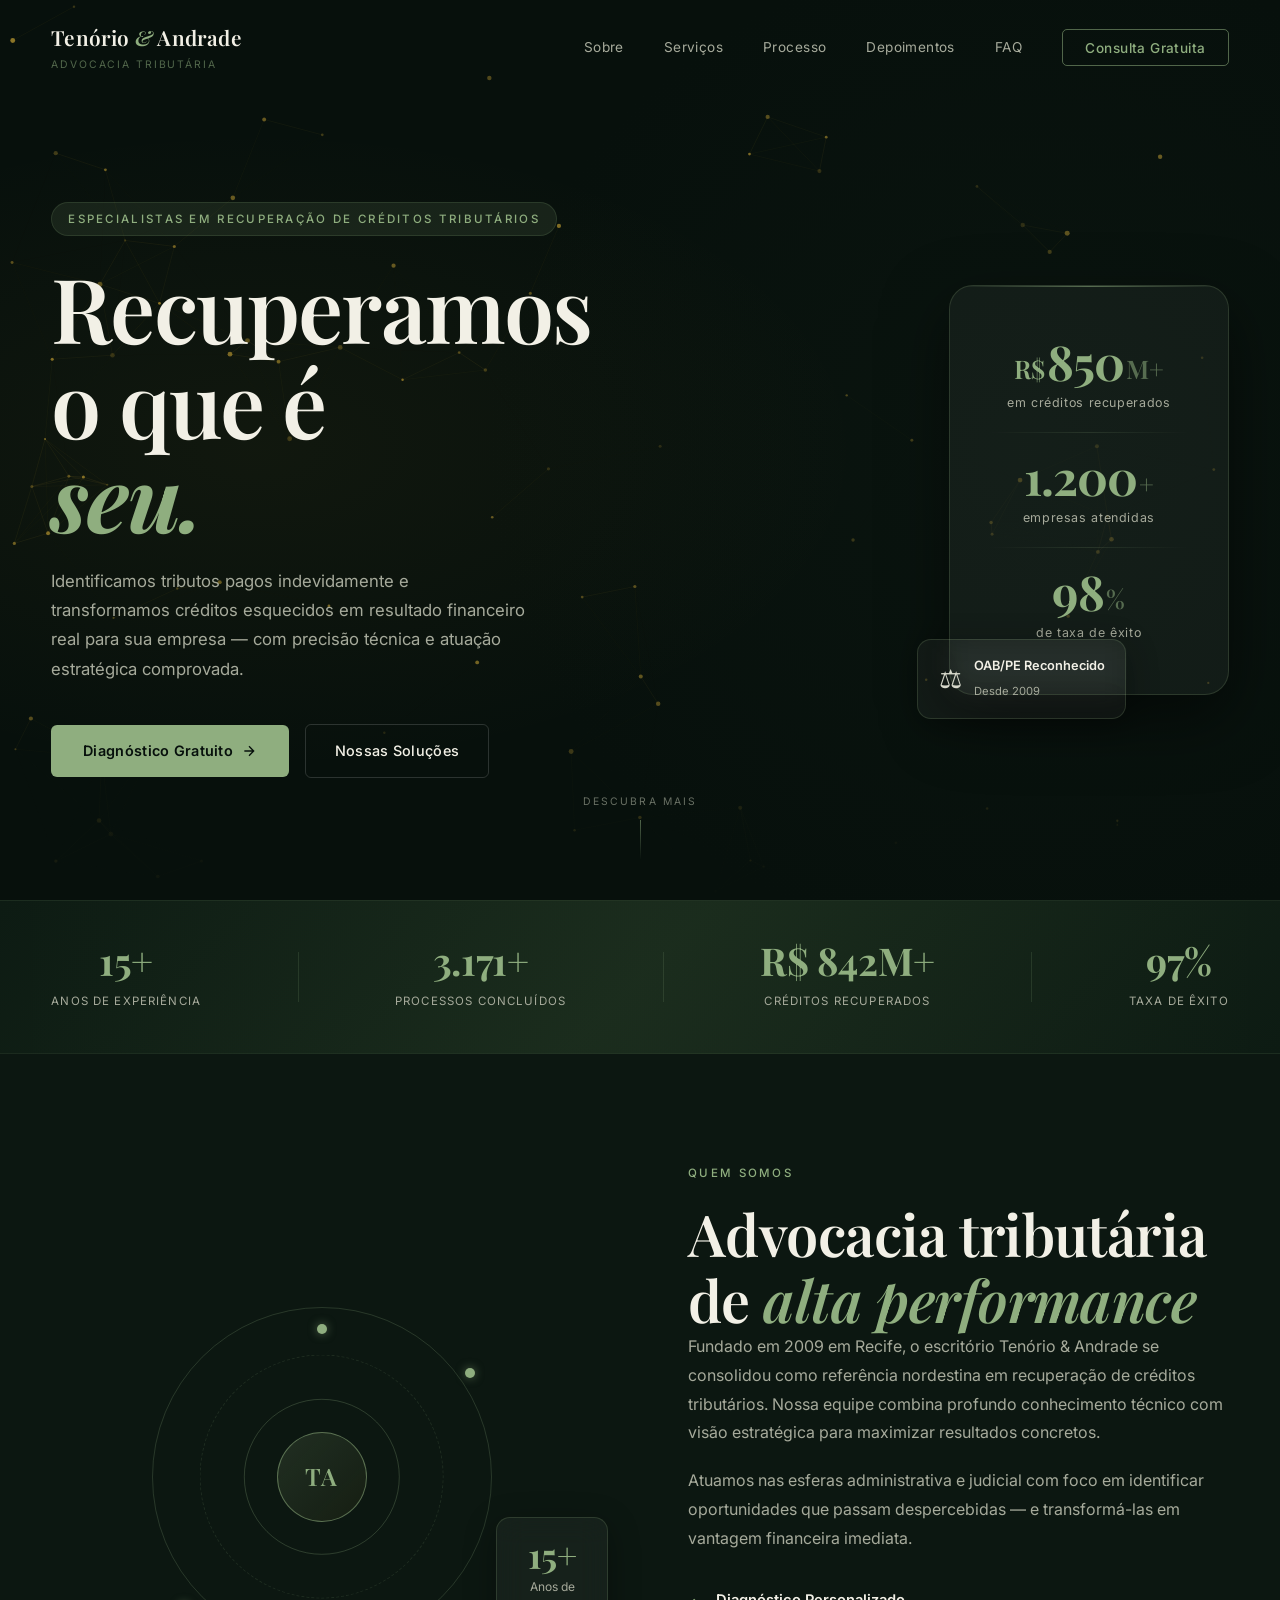
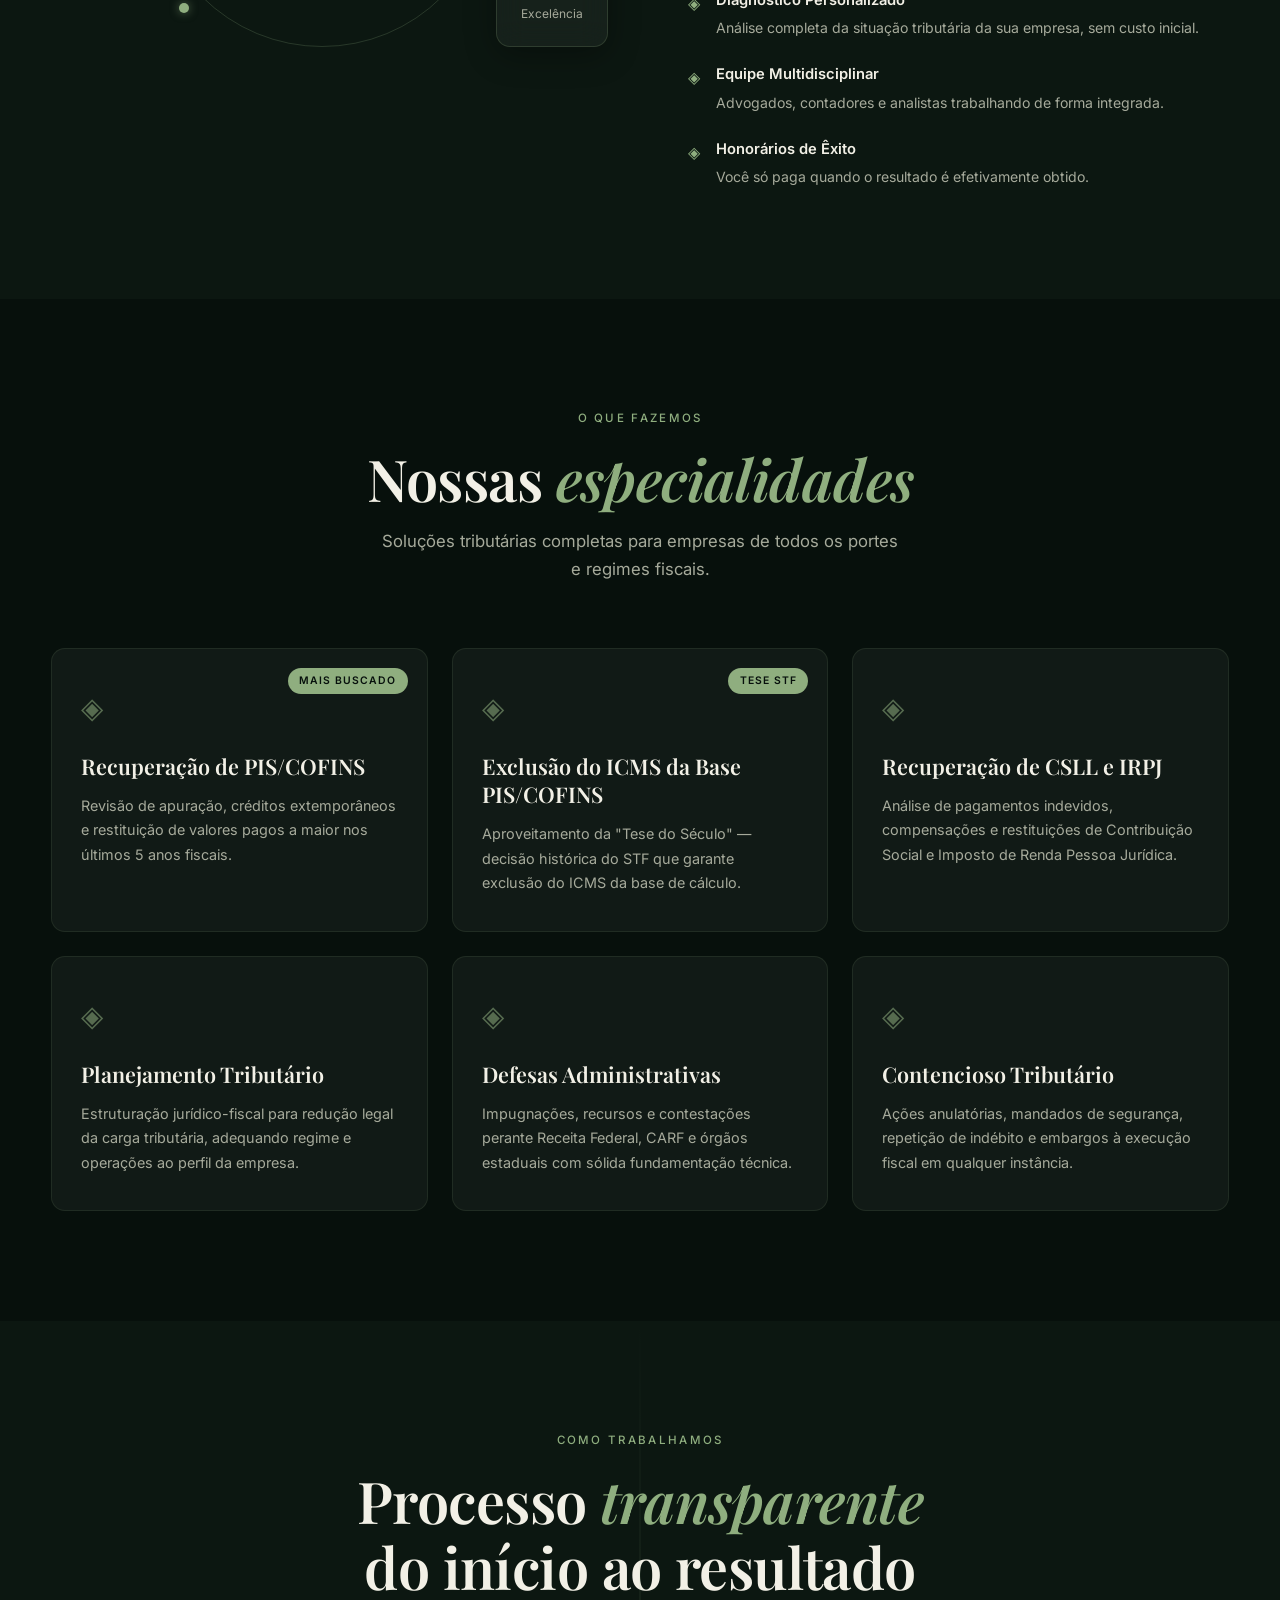
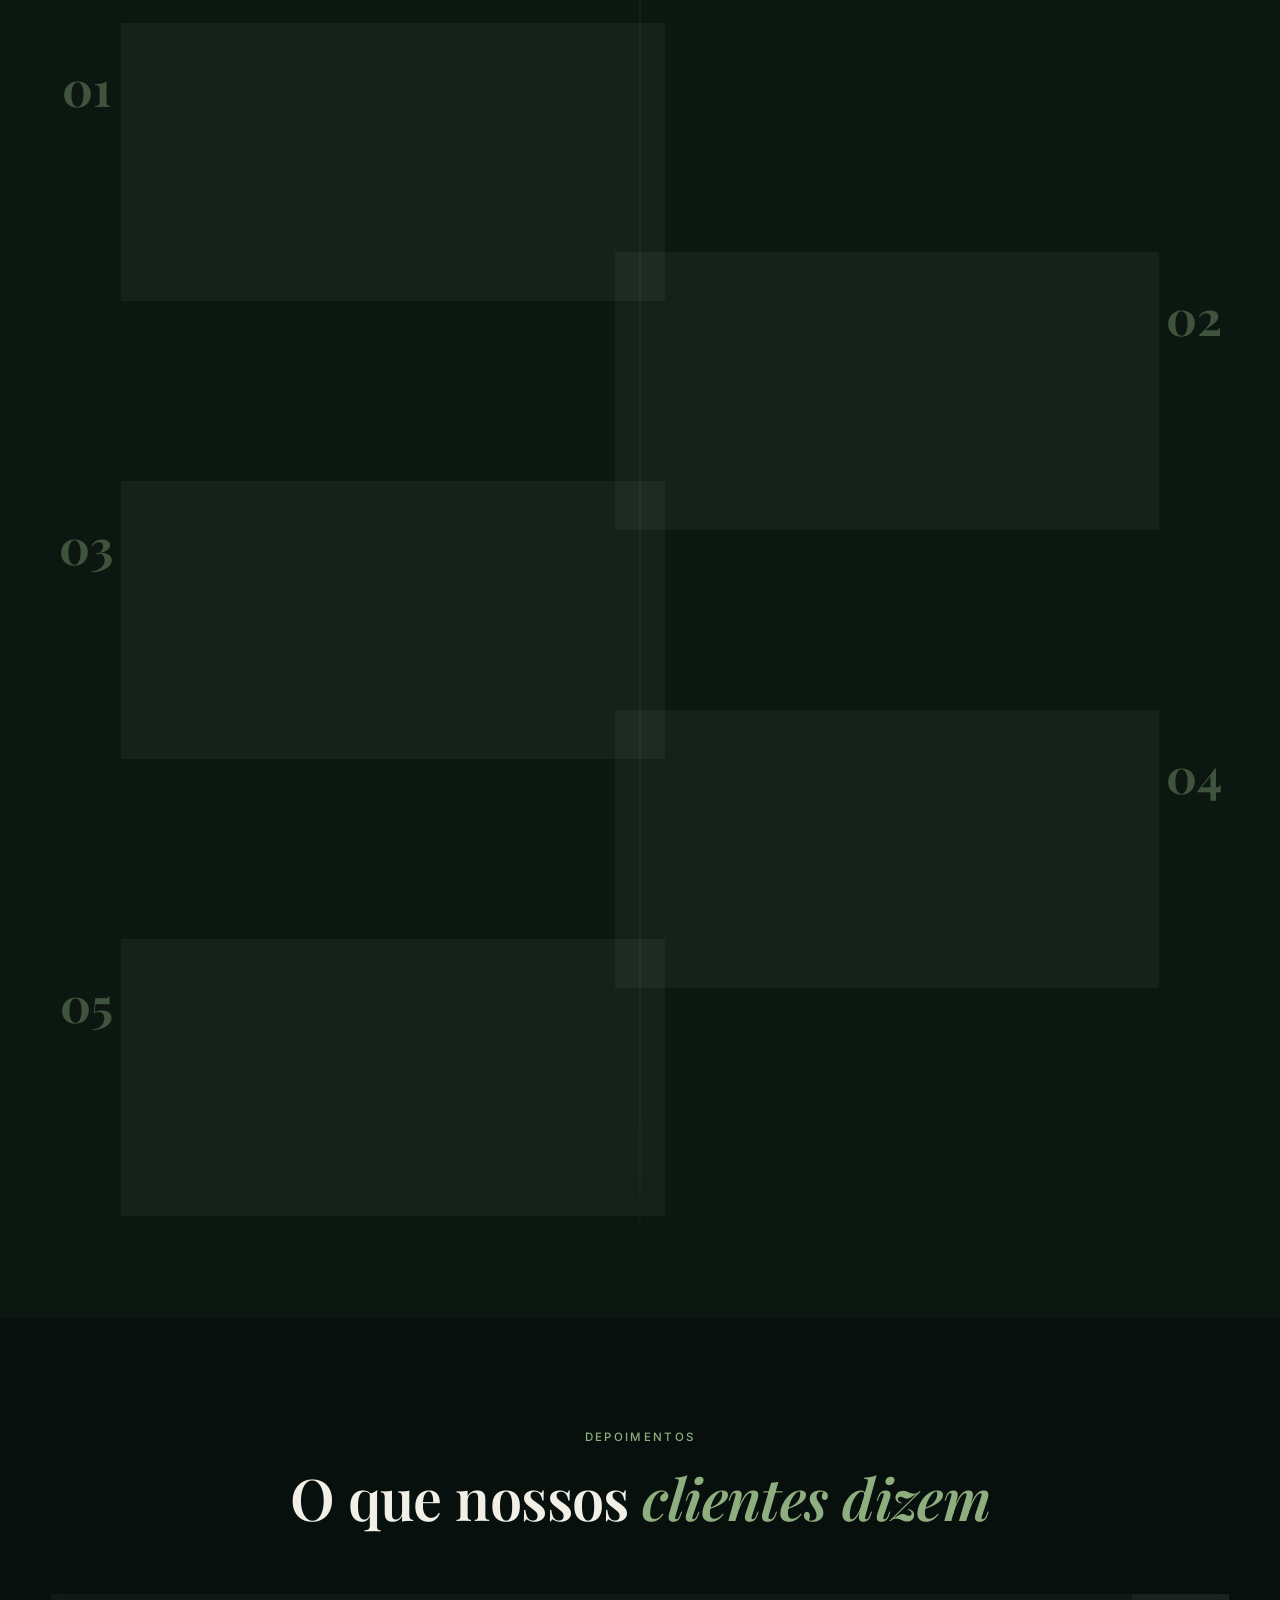
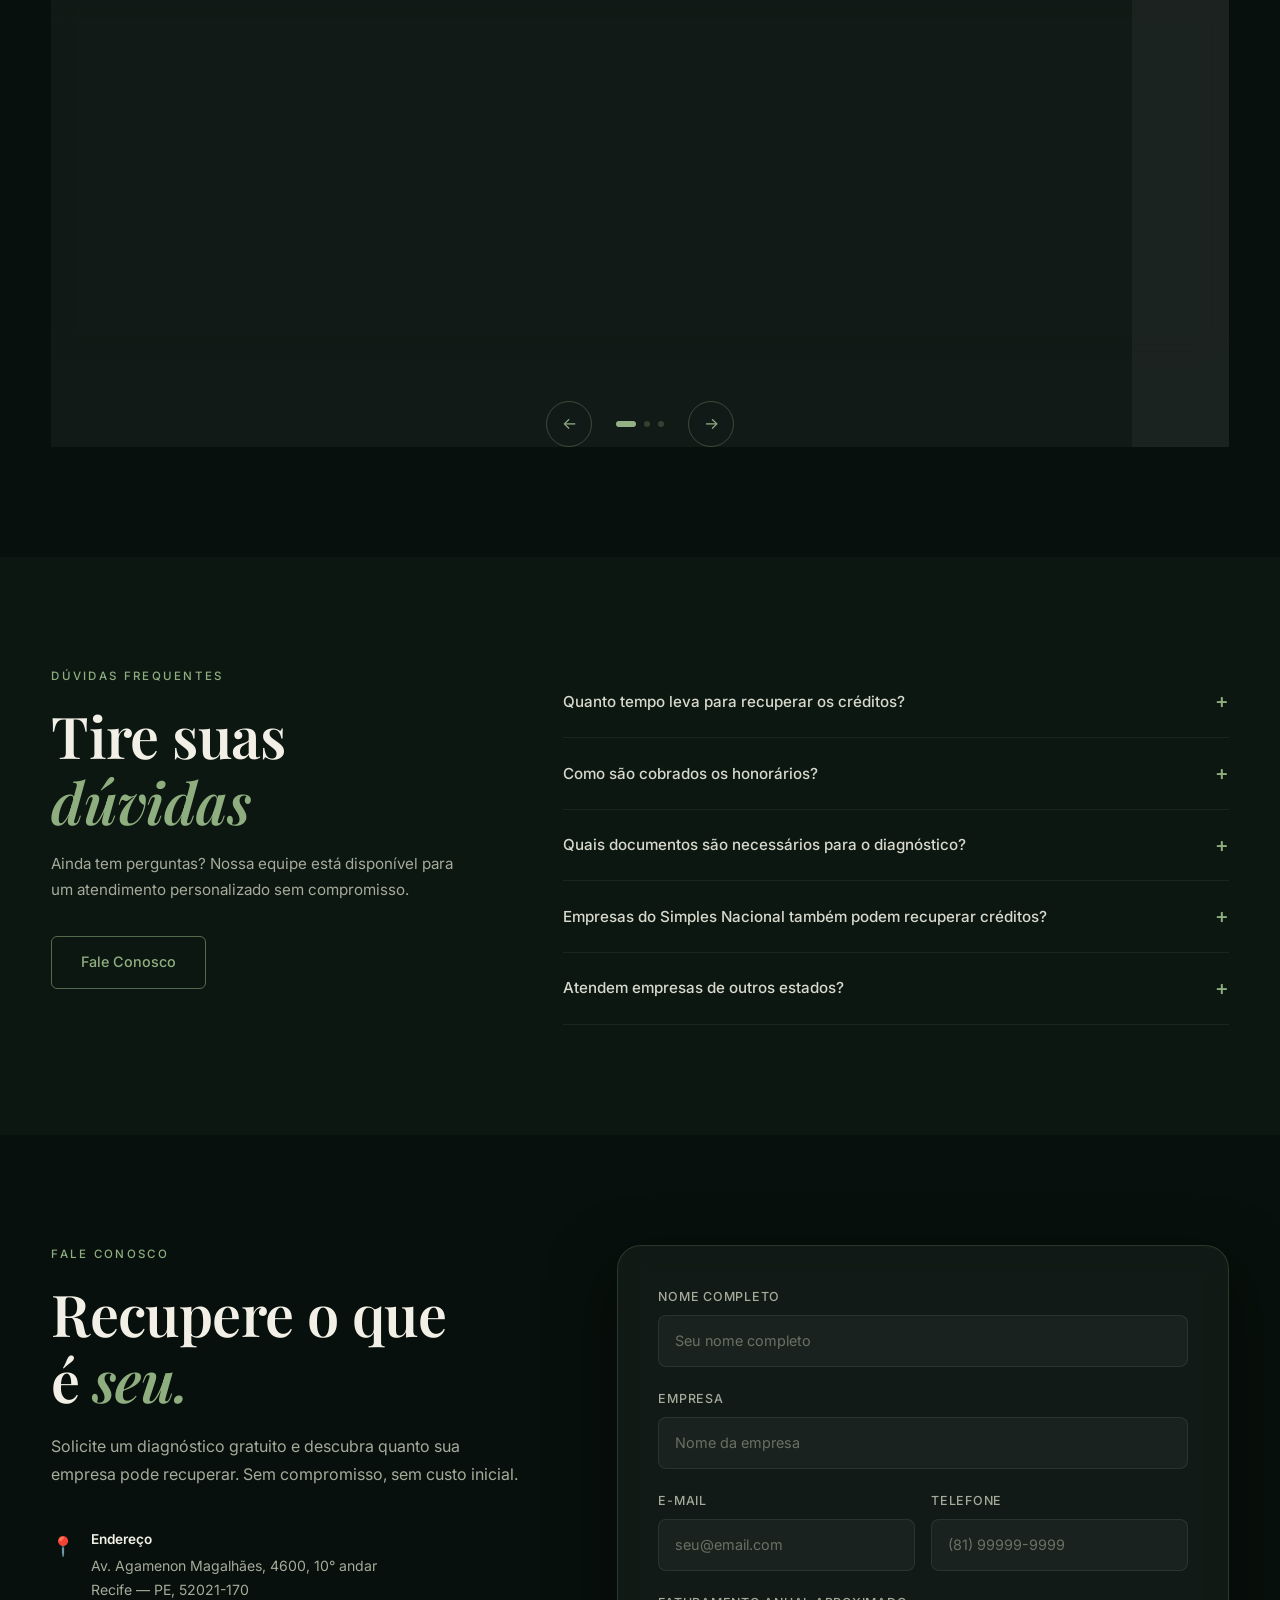
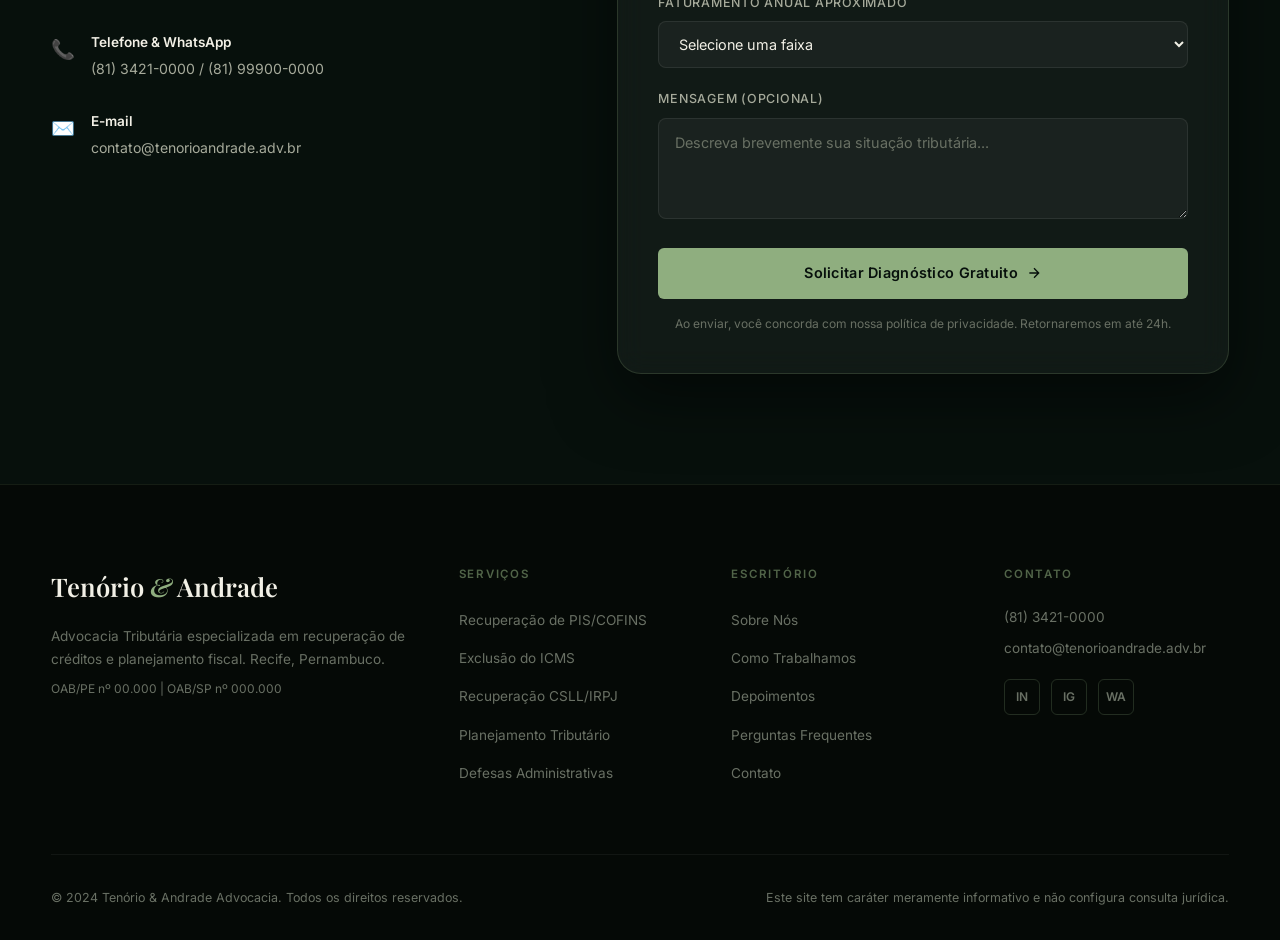
==== tributario/tributario.html @ c40a73d1 "All done" ====
<!DOCTYPE html>
<html lang="pt-BR">
<head>
    <meta charset="UTF-8">
    <meta name="viewport" content="width=device-width, initial-scale=1.0">
    <meta name="description" content="Tenório & Andrade — Advocacia Tributária especializada em recuperação de créditos tributários. Recuperamos PIS/COFINS, ICMS, CSLL e muito mais.">
    <title>Tenório & Andrade | Advocacia Tributária</title>
    <link rel="preconnect" href="https://fonts.googleapis.com">
    <link rel="preconnect" href="https://fonts.gstatic.com" crossorigin>
    <link href="https://fonts.googleapis.com/css2?family=Cormorant+Garamond:ital,wght@0,300;0,400;0,600;0,700;1,300;1,400;1,600;1,700&family=Outfit:wght@300;400;500;600&display=swap" rel="stylesheet">
    <link rel="stylesheet" href="tributario.css">
</head>
<body>

    <!-- ===================== NAVEGAÇÃO ===================== -->
    <nav class="navbar" id="navbar">
        <div class="nav-container">
            <a href="#hero" class="nav-logo">
                <span class="logo-name">Tenório <em>&amp;</em> Andrade</span>
                <span class="logo-tagline">Advocacia Tributária</span>
            </a>
            <ul class="nav-links" id="navLinks">
                <li><a href="#sobre">Sobre</a></li>
                <li><a href="#servicos">Serviços</a></li>
                <li><a href="#processo">Processo</a></li>
                <li><a href="#depoimentos">Depoimentos</a></li>
                <li><a href="#faq">FAQ</a></li>
                <li><a href="#contato" class="nav-cta">Consulta Gratuita</a></li>
            </ul>
            <button class="hamburger" id="hamburger" aria-label="Abrir menu">
                <span></span>
                <span></span>
                <span></span>
            </button>
        </div>
    </nav>

    <!-- ===================== HERO ===================== -->
    <section class="hero" id="hero">
        <canvas id="particleCanvas"></canvas>
        <div class="hero-overlay"></div>
        <div class="hero-content container">
            <div class="hero-text">
                <p class="hero-eyebrow fade-in-up delay-1">Especialistas em Recuperação de Créditos Tributários</p>
                <h1 class="hero-title fade-in-up delay-2">
                    Recuperamos<br>
                    o que é<br>
                    <em>seu.</em>
                </h1>
                <p class="hero-desc fade-in-up delay-3">
                    Identificamos tributos pagos indevidamente e transformamos créditos 
                    esquecidos em resultado financeiro real para sua empresa — com precisão 
                    técnica e atuação estratégica comprovada.
                </p>
                <div class="hero-actions fade-in-up delay-4">
                    <a href="#contato" class="btn-primary">
                        <span>Diagnóstico Gratuito</span>
                        <svg width="16" height="16" viewBox="0 0 24 24" fill="none" stroke="currentColor" stroke-width="2"><path d="M5 12h14M12 5l7 7-7 7"/></svg>
                    </a>
                    <a href="#servicos" class="btn-ghost">Nossas Soluções</a>
                </div>
            </div>

            <div class="hero-visual fade-in-right delay-2">
                <div class="hero-card glass">
                    <div class="hero-stat">
                        <div class="stat-num-wrap">
                            <span class="hero-stat-prefix">R$</span>
                            <span class="hero-stat-value" data-target="850">0</span>
                            <span class="hero-stat-suffix">M+</span>
                        </div>
                        <p>em créditos recuperados</p>
                    </div>
                    <div class="hero-divider"></div>
                    <div class="hero-stat">
                        <div class="stat-num-wrap">
                            <span class="hero-stat-value" data-target="1200">0</span>
                            <span class="hero-stat-suffix">+</span>
                        </div>
                        <p>empresas atendidas</p>
                    </div>
                    <div class="hero-divider"></div>
                    <div class="hero-stat">
                        <div class="stat-num-wrap">
                            <span class="hero-stat-value" data-target="98">0</span>
                            <span class="hero-stat-suffix">%</span>
                        </div>
                        <p>de taxa de êxito</p>
                    </div>
                </div>
                <div class="hero-badge glass">
                    <div class="badge-seal">⚖</div>
                    <div class="badge-text">
                        <strong>OAB/PE Reconhecido</strong>
                        <span>Desde 2009</span>
                    </div>
                </div>
            </div>
        </div>
        <div class="hero-scroll">
            <span class="scroll-label">Descubra mais</span>
            <div class="scroll-line"></div>
        </div>
    </section>

    <!-- ===================== STATS BAR ===================== -->
    <div class="statsbar">
        <div class="statsbar-inner container">
            <div class="sbar-item">
                <span class="sbar-value"><span class="counter" data-target="15">0</span>+</span>
                <span class="sbar-label">Anos de Experiência</span>
            </div>
            <div class="sbar-sep"></div>
            <div class="sbar-item">
                <span class="sbar-value"><span class="counter" data-target="3200">0</span>+</span>
                <span class="sbar-label">Processos Concluídos</span>
            </div>
            <div class="sbar-sep"></div>
            <div class="sbar-item">
                <span class="sbar-value">R$ <span class="counter" data-target="850">0</span>M+</span>
                <span class="sbar-label">Créditos Recuperados</span>
            </div>
            <div class="sbar-sep"></div>
            <div class="sbar-item">
                <span class="sbar-value"><span class="counter" data-target="98">0</span>%</span>
                <span class="sbar-label">Taxa de Êxito</span>
            </div>
        </div>
    </div>

    <!-- ===================== SOBRE ===================== -->
    <section class="about section" id="sobre">
        <div class="container">
            <div class="about-grid">
                <div class="about-visual reveal-left">
                    <div class="about-art">
                        <div class="art-ring ring-1"></div>
                        <div class="art-ring ring-2"></div>
                        <div class="art-ring ring-3"></div>
                        <div class="art-center">
                            <span>TA</span>
                        </div>
                        <div class="art-dot dot-1"></div>
                        <div class="art-dot dot-2"></div>
                        <div class="art-dot dot-3"></div>
                    </div>
                    <div class="about-badge glass">
                        <strong>15+</strong>
                        <span>Anos de<br>Excelência</span>
                    </div>
                </div>
                <div class="about-content reveal-right">
                    <p class="eyebrow">Quem Somos</p>
                    <h2 class="sec-title">Advocacia tributária de <em>alta performance</em></h2>
                    <p class="about-text">
                        Fundado em 2009 em Recife, o escritório Tenório &amp; Andrade se consolidou 
                        como referência nordestina em recuperação de créditos tributários. Nossa equipe 
                        combina profundo conhecimento técnico com visão estratégica para maximizar 
                        resultados concretos.
                    </p>
                    <p class="about-text">
                        Atuamos nas esferas administrativa e judicial com foco em identificar 
                        oportunidades que passam despercebidas — e transformá-las em vantagem 
                        financeira imediata.
                    </p>
                    <div class="about-features">
                        <div class="feat-item">
                            <span class="feat-icon">◈</span>
                            <div>
                                <strong>Diagnóstico Personalizado</strong>
                                <p>Análise completa da situação tributária da sua empresa, sem custo inicial.</p>
                            </div>
                        </div>
                        <div class="feat-item">
                            <span class="feat-icon">◈</span>
                            <div>
                                <strong>Equipe Multidisciplinar</strong>
                                <p>Advogados, contadores e analistas trabalhando de forma integrada.</p>
                            </div>
                        </div>
                        <div class="feat-item">
                            <span class="feat-icon">◈</span>
                            <div>
                                <strong>Honorários de Êxito</strong>
                                <p>Você só paga quando o resultado é efetivamente obtido.</p>
                            </div>
                        </div>
                    </div>
                </div>
            </div>
        </div>
    </section>

    <!-- ===================== SERVIÇOS ===================== -->
    <section class="services section" id="servicos">
        <div class="container">
            <div class="sec-header reveal-up">
                <p class="eyebrow">O que Fazemos</p>
                <h2 class="sec-title">Nossas <em>especialidades</em></h2>
                <p class="sec-sub">Soluções tributárias completas para empresas de todos os portes e regimes fiscais.</p>
            </div>
            <div class="services-grid">
                <div class="svc-card reveal-up delay-1">
                    <div class="svc-glow"></div>
                    <div class="svc-tag">Mais buscado</div>
                    <div class="svc-icon">◈</div>
                    <h3>Recuperação de PIS/COFINS</h3>
                    <p>Revisão de apuração, créditos extemporâneos e restituição de valores pagos a maior nos últimos 5 anos fiscais.</p>
                </div>
                <div class="svc-card reveal-up delay-2">
                    <div class="svc-glow"></div>
                    <div class="svc-tag">Tese STF</div>
                    <div class="svc-icon">◈</div>
                    <h3>Exclusão do ICMS da Base PIS/COFINS</h3>
                    <p>Aproveitamento da "Tese do Século" — decisão histórica do STF que garante exclusão do ICMS da base de cálculo.</p>
                </div>
                <div class="svc-card reveal-up delay-3">
                    <div class="svc-glow"></div>
                    <div class="svc-icon">◈</div>
                    <h3>Recuperação de CSLL e IRPJ</h3>
                    <p>Análise de pagamentos indevidos, compensações e restituições de Contribuição Social e Imposto de Renda Pessoa Jurídica.</p>
                </div>
                <div class="svc-card reveal-up delay-1">
                    <div class="svc-glow"></div>
                    <div class="svc-icon">◈</div>
                    <h3>Planejamento Tributário</h3>
                    <p>Estruturação jurídico-fiscal para redução legal da carga tributária, adequando regime e operações ao perfil da empresa.</p>
                </div>
                <div class="svc-card reveal-up delay-2">
                    <div class="svc-glow"></div>
                    <div class="svc-icon">◈</div>
                    <h3>Defesas Administrativas</h3>
                    <p>Impugnações, recursos e contestações perante Receita Federal, CARF e órgãos estaduais com sólida fundamentação técnica.</p>
                </div>
                <div class="svc-card reveal-up delay-3">
                    <div class="svc-glow"></div>
                    <div class="svc-icon">◈</div>
                    <h3>Contencioso Tributário</h3>
                    <p>Ações anulatórias, mandados de segurança, repetição de indébito e embargos à execução fiscal em qualquer instância.</p>
                </div>
            </div>
        </div>
    </section>

    <!-- ===================== PROCESSO ===================== -->
    <section class="process section" id="processo">
        <div class="container">
            <div class="sec-header reveal-up">
                <p class="eyebrow">Como Trabalhamos</p>
                <h2 class="sec-title">Processo <em>transparente</em><br>do início ao resultado</h2>
            </div>
            <div class="timeline">
                <div class="tl-item reveal-left">
                    <div class="tl-number">01</div>
                    <div class="tl-card glass">
                        <h3>Diagnóstico Tributário</h3>
                        <p>Analisamos 5 anos de escrituração fiscal para identificar todos os créditos disponíveis, teses aplicáveis e potencial de recuperação estimado.</p>
                    </div>
                </div>
                <div class="tl-item tl-right reveal-right">
                    <div class="tl-number">02</div>
                    <div class="tl-card glass">
                        <h3>Mapeamento de Créditos</h3>
                        <p>Calculamos o valor exato dos créditos recuperáveis e entregamos relatório detalhado com todas as oportunidades identificadas e estratégia sugerida.</p>
                    </div>
                </div>
                <div class="tl-item reveal-left">
                    <div class="tl-number">03</div>
                    <div class="tl-card glass">
                        <h3>Definição da Estratégia</h3>
                        <p>Escolhemos a via mais eficiente — administrativa ou judicial — e estruturamos o plano de ação para maximizar o resultado e reduzir o prazo.</p>
                    </div>
                </div>
                <div class="tl-item tl-right reveal-right">
                    <div class="tl-number">04</div>
                    <div class="tl-card glass">
                        <h3>Execução e Acompanhamento</h3>
                        <p>Conduzimos todo o processo jurídico e mantemos você informado com relatórios periódicos e acesso ao andamento processual em tempo real.</p>
                    </div>
                </div>
                <div class="tl-item reveal-left">
                    <div class="tl-number">05</div>
                    <div class="tl-card glass">
                        <h3>Resultado e Utilização</h3>
                        <p>Recuperado o crédito, orientamos sobre as formas mais vantajosas de utilização: compensação com tributos futuros ou restituição em espécie.</p>
                    </div>
                </div>
            </div>
        </div>
    </section>

    <!-- ===================== DEPOIMENTOS ===================== -->
    <section class="testimonials section" id="depoimentos">
        <div class="container">
            <div class="sec-header reveal-up">
                <p class="eyebrow">Depoimentos</p>
                <h2 class="sec-title">O que nossos <em>clientes dizem</em></h2>
            </div>
            <div class="tslider-wrap">
                <div class="tslider" id="tSlider">
                    <div class="tcard glass">
                        <div class="tcard-stars">★★★★★</div>
                        <blockquote>"A Tenório &amp; Andrade identificou R$ 2,3 milhões em créditos tributários que nenhum outro escritório havia encontrado. Resultado excepcional em tempo recorde — superou todas as expectativas."</blockquote>
                        <div class="tcard-author">
                            <div class="tcard-avatar">MF</div>
                            <div>
                                <strong>Marcelo Figueiredo</strong>
                                <span>CFO — Grupo Nordeste Alimentos</span>
                            </div>
                        </div>
                    </div>
                    <div class="tcard glass">
                        <div class="tcard-stars">★★★★★</div>
                        <blockquote>"Recuperamos mais de R$ 800 mil em ICMS indevidamente recolhido. O processo foi conduzido com total transparência e profissionalismo. Recomendo sem hesitar a qualquer empresa do Nordeste."</blockquote>
                        <div class="tcard-author">
                            <div class="tcard-avatar">CC</div>
                            <div>
                                <strong>Carolina Costa</strong>
                                <span>Diretora Financeira — TechNordeste S.A.</span>
                            </div>
                        </div>
                    </div>
                    <div class="tcard glass">
                        <div class="tcard-stars">★★★★★</div>
                        <blockquote>"Além da recuperação dos créditos, o planejamento tributário implementado pela equipe reduziu nossa carga fiscal em 32% ao ano. Uma parceria indispensável para o crescimento da empresa."</blockquote>
                        <div class="tcard-author">
                            <div class="tcard-avatar">RB</div>
                            <div>
                                <strong>Roberto Bezerra</strong>
                                <span>Sócio-Proprietário — Construtora Bezerraverde</span>
                            </div>
                        </div>
                    </div>
                </div>
                <div class="tcontrols">
                    <button class="tctrl" id="tPrev" aria-label="Anterior">←</button>
                    <div class="tdots" id="tDots"></div>
                    <button class="tctrl" id="tNext" aria-label="Próximo">→</button>
                </div>
            </div>
        </div>
    </section>

    <!-- ===================== FAQ ===================== -->
    <section class="faq section" id="faq">
        <div class="container">
            <div class="faq-grid">
                <div class="faq-left reveal-left">
                    <p class="eyebrow">Dúvidas Frequentes</p>
                    <h2 class="sec-title">Tire suas <em>dúvidas</em></h2>
                    <p class="faq-desc">Ainda tem perguntas? Nossa equipe está disponível para um atendimento personalizado sem compromisso.</p>
                    <a href="#contato" class="btn-outline">Fale Conosco</a>
                </div>
                <div class="faq-list reveal-right">
                    <div class="faq-item">
                        <button class="faq-q">
                            <span>Quanto tempo leva para recuperar os créditos?</span>
                            <span class="faq-chevron">+</span>
                        </button>
                        <div class="faq-a">
                            <p>O prazo varia conforme a via escolhida. Na via administrativa, o processo costuma levar de 6 a 18 meses. Na via judicial, de 1 a 3 anos. Em muitos casos, conseguimos homologação de compensações em menos de 12 meses.</p>
                        </div>
                    </div>
                    <div class="faq-item">
                        <button class="faq-q">
                            <span>Como são cobrados os honorários?</span>
                            <span class="faq-chevron">+</span>
                        </button>
                        <div class="faq-a">
                            <p>Trabalhamos predominantemente com honorários de êxito — um percentual sobre o valor efetivamente recuperado. Isso significa que o cliente não tem custo inicial e só paga quando obtém resultado concreto.</p>
                        </div>
                    </div>
                    <div class="faq-item">
                        <button class="faq-q">
                            <span>Quais documentos são necessários para o diagnóstico?</span>
                            <span class="faq-chevron">+</span>
                        </button>
                        <div class="faq-a">
                            <p>Para o diagnóstico inicial, precisamos das EFD-Contribuições, SPED Fiscal, DCTF e arquivos de escrituração dos últimos 5 anos. Nossa equipe orienta sobre todo o processo de coleta e envio dos documentos.</p>
                        </div>
                    </div>
                    <div class="faq-item">
                        <button class="faq-q">
                            <span>Empresas do Simples Nacional também podem recuperar créditos?</span>
                            <span class="faq-chevron">+</span>
                        </button>
                        <div class="faq-a">
                            <p>Sim. Mesmo empresas do Simples Nacional podem ter créditos a recuperar, especialmente relacionados a INSS sobre receita bruta, ICMS e ISS pagos a maior. Realizamos diagnóstico específico para cada regime tributário.</p>
                        </div>
                    </div>
                    <div class="faq-item">
                        <button class="faq-q">
                            <span>Atendem empresas de outros estados?</span>
                            <span class="faq-chevron">+</span>
                        </button>
                        <div class="faq-a">
                            <p>Sim. Atuamos em todo o território nacional com atendimento remoto completo. Possuímos equipe habilitada nos principais estados e parceria com escritórios locais para questões estaduais específicas quando necessário.</p>
                        </div>
                    </div>
                </div>
            </div>
        </div>
    </section>

    <!-- ===================== CONTATO ===================== -->
    <section class="contact section" id="contato">
        <div class="container">
            <div class="contact-grid">
                <div class="contact-info reveal-left">
                    <p class="eyebrow">Fale Conosco</p>
                    <h2 class="sec-title">Recupere o que<br>é <em>seu.</em></h2>
                    <p class="contact-desc">Solicite um diagnóstico gratuito e descubra quanto sua empresa pode recuperar. Sem compromisso, sem custo inicial.</p>
                    <div class="cinfo-items">
                        <div class="cinfo-item">
                            <span class="cinfo-icon">📍</span>
                            <div>
                                <strong>Endereço</strong>
                                <p>Av. Agamenon Magalhães, 4600, 10° andar<br>Recife — PE, 52021-170</p>
                            </div>
                        </div>
                        <div class="cinfo-item">
                            <span class="cinfo-icon">📞</span>
                            <div>
                                <strong>Telefone &amp; WhatsApp</strong>
                                <p>(81) 3421-0000 / (81) 99900-0000</p>
                            </div>
                        </div>
                        <div class="cinfo-item">
                            <span class="cinfo-icon">✉️</span>
                            <div>
                                <strong>E-mail</strong>
                                <p>contato@tenorioandrade.adv.br</p>
                            </div>
                        </div>
                    </div>
                </div>
                <div class="contact-form-wrap reveal-right">
                    <form class="cform glass" id="contactForm" novalidate>
                        <div class="cform-group">
                            <label for="c-name">Nome Completo</label>
                            <input type="text" id="c-name" name="name" placeholder="Seu nome completo" required>
                        </div>
                        <div class="cform-group">
                            <label for="c-company">Empresa</label>
                            <input type="text" id="c-company" name="company" placeholder="Nome da empresa" required>
                        </div>
                        <div class="cform-row">
                            <div class="cform-group">
                                <label for="c-email">E-mail</label>
                                <input type="email" id="c-email" name="email" placeholder="seu@email.com" required>
                            </div>
                            <div class="cform-group">
                                <label for="c-phone">Telefone</label>
                                <input type="tel" id="c-phone" name="phone" placeholder="(81) 99999-9999">
                            </div>
                        </div>
                        <div class="cform-group">
                            <label for="c-revenue">Faturamento Anual Aproximado</label>
                            <select id="c-revenue" name="revenue">
                                <option value="">Selecione uma faixa</option>
                                <option>Até R$ 500 mil</option>
                                <option>R$ 500 mil a R$ 2 milhões</option>
                                <option>R$ 2 milhões a R$ 10 milhões</option>
                                <option>Acima de R$ 10 milhões</option>
                            </select>
                        </div>
                        <div class="cform-group">
                            <label for="c-msg">Mensagem (opcional)</label>
                            <textarea id="c-msg" name="message" rows="3" placeholder="Descreva brevemente sua situação tributária..."></textarea>
                        </div>
                        <button type="submit" class="btn-primary btn-full">
                            <span>Solicitar Diagnóstico Gratuito</span>
                            <svg width="16" height="16" viewBox="0 0 24 24" fill="none" stroke="currentColor" stroke-width="2"><path d="M5 12h14M12 5l7 7-7 7"/></svg>
                        </button>
                        <p class="form-note">Ao enviar, você concorda com nossa política de privacidade. Retornaremos em até 24h.</p>
                    </form>
                </div>
            </div>
        </div>
    </section>

    <!-- ===================== RODAPÉ ===================== -->
    <footer class="footer">
        <div class="container">
            <div class="footer-grid">
                <div class="footer-brand">
                    <div class="footer-logo">Tenório <em>&amp;</em> Andrade</div>
                    <p>Advocacia Tributária especializada em recuperação de créditos e planejamento fiscal. Recife, Pernambuco.</p>
                    <p class="footer-oab">OAB/PE nº 00.000 | OAB/SP nº 000.000</p>
                </div>
                <div class="footer-col">
                    <h4>Serviços</h4>
                    <ul>
                        <li><a href="#servicos">Recuperação de PIS/COFINS</a></li>
                        <li><a href="#servicos">Exclusão do ICMS</a></li>
                        <li><a href="#servicos">Recuperação CSLL/IRPJ</a></li>
                        <li><a href="#servicos">Planejamento Tributário</a></li>
                        <li><a href="#servicos">Defesas Administrativas</a></li>
                    </ul>
                </div>
                <div class="footer-col">
                    <h4>Escritório</h4>
                    <ul>
                        <li><a href="#sobre">Sobre Nós</a></li>
                        <li><a href="#processo">Como Trabalhamos</a></li>
                        <li><a href="#depoimentos">Depoimentos</a></li>
                        <li><a href="#faq">Perguntas Frequentes</a></li>
                        <li><a href="#contato">Contato</a></li>
                    </ul>
                </div>
                <div class="footer-col">
                    <h4>Contato</h4>
                    <p>(81) 3421-0000</p>
                    <p>contato@tenorioandrade.adv.br</p>
                    <div class="footer-social">
                        <a href="#" aria-label="LinkedIn">in</a>
                        <a href="#" aria-label="Instagram">ig</a>
                        <a href="#" aria-label="WhatsApp">wa</a>
                    </div>
                </div>
            </div>
            <div class="footer-bottom">
                <p>© 2024 Tenório &amp; Andrade Advocacia. Todos os direitos reservados.</p>
                <p>Este site tem caráter meramente informativo e não configura consulta jurídica.</p>
            </div>
        </div>
    </footer>

    <script src="main.js"></script>
</body>
</html>
---- tributario/tributario.css ----
@import url('https://fonts.googleapis.com/css2?family=Inter:wght@400;500;600;700;800&family=Playfair+Display:wght@500;600;700;800&display=swap');

/* ================================================
   TENÓRIO & ANDRADE — ADVOCACIA TRIBUTÁRIA
   style.css  |  Moss Green Modern Luxury Theme
   Organização: Reset → Variáveis → Global → Seções → Animações → Responsivo
   ================================================ */

/* ======== 1. RESET & BASE ======== */
*, *::before, *::after { box-sizing: border-box; margin: 0; padding: 0; }
html { scroll-behavior: smooth; font-size: 16px; }
body {
    font-family: var(--font-body);
    background: var(--bg);
    color: var(--text);
    line-height: 1.7;
    overflow-x: hidden;
    -webkit-font-smoothing: antialiased;
    text-rendering: optimizeLegibility;
}

img, video { max-width: 100%; display: block; }
a { text-decoration: none; color: inherit; }
ul { list-style: none; }
button { cursor: pointer; border: none; background: none; font: inherit; }
textarea, input, select { font: inherit; }

/* Scrollbar personalizada */
::-webkit-scrollbar { width: 6px; }
::-webkit-scrollbar-track { background: var(--bg); }
::-webkit-scrollbar-thumb { background: var(--gold-dim); border-radius: 3px; }
::-webkit-scrollbar-thumb:hover { background: var(--gold); }

/* ======== 2. VARIÁVEIS CSS ======== */
:root {
    /* Paleta — Verde Musgo Luxo Moderno */
    --bg:          #07100c;
    --bg-2:        #0c1711;
    --bg-3:        #122219;

    /* Mantive os nomes antigos das variáveis para não quebrar o resto do CSS */
    --gold:        #8fae7f;
    --gold-bright: #b5cf9b;
    --gold-dim:    rgba(143, 174, 127, 0.55);
    --gold-glow:   rgba(143, 174, 127, 0.12);
    --gold-glass:  rgba(143, 174, 127, 0.16);

    --cream:       #f2f0e6;
    --text:        #d8d9cc;
    --text-soft:   #a6aa9b;
    --text-faint:  #697064;

    /* Glass */
    --glass-bg:    rgba(255, 255, 255, 0.045);
    --glass-bd:    rgba(143, 174, 127, 0.20);

    /* Tipografia */
    --font-display: 'Playfair Display', Georgia, serif;
    --font-body:    'Inter', 'Segoe UI', Arial, sans-serif;

    /* Espaçamento */
    --sec-py: 110px;
    --gap: 1.5rem;

    /* Bordas & Sombras */
    --radius:    14px;
    --radius-lg: 24px;
    --shadow:    0 24px 64px rgba(0,0,0,0.50);
    --shadow-sm: 0 8px 32px rgba(0,0,0,0.32);

    /* Transição */
    --ease: cubic-bezier(0.16, 1, 0.3, 1);
    --tr:   all 0.45s var(--ease);
}

/* ======== 3. TIPOGRAFIA GLOBAL ======== */
.sec-title {
    font-family: var(--font-display);
    font-size: clamp(2.2rem, 4.5vw, 3.6rem);
    font-weight: 600;
    line-height: 1.15;
    color: var(--cream);
    letter-spacing: -0.01em;
}
.sec-title em {
    font-style: italic;
    color: var(--gold);
}
.eyebrow {
    font-family: var(--font-body);
    font-size: 0.72rem;
    font-weight: 500;
    letter-spacing: 0.2em;
    text-transform: uppercase;
    color: var(--gold);
    margin-bottom: 1rem;
    display: block;
}
.sec-sub {
    font-size: 1.05rem;
    color: var(--text-soft);
    max-width: 520px;
    margin: 1rem auto 0;
    line-height: 1.7;
}
.sec-header {
    text-align: center;
    margin-bottom: 4rem;
}

/* ======== 4. LAYOUT ======== */
.container {
    width: 92%;
    max-width: 1240px;
    margin: 0 auto;
}
.section { padding: var(--sec-py) 0; }

/* ======== 5. BOTÕES ======== */
.btn-primary {
    display: inline-flex;
    align-items: center;
    gap: 0.5rem;
    padding: 0.85rem 2rem;
    background: var(--gold);
    color: #07100c;
    font-family: var(--font-body);
    font-size: 0.9rem;
    font-weight: 600;
    letter-spacing: 0.02em;
    border-radius: 6px;
    transition: var(--tr);
    position: relative;
    overflow: hidden;
}
.btn-primary::before {
    content: '';
    position: absolute;
    inset: 0;
    background: rgba(255,255,255,0.15);
    transform: scaleX(0);
    transform-origin: left;
    transition: transform 0.35s var(--ease);
}
.btn-primary:hover::before { transform: scaleX(1); }
.btn-primary:hover { transform: translateY(-2px); box-shadow: 0 12px 40px rgba(143,174,127,0.30); }
.btn-primary.btn-full { width: 100%; justify-content: center; }

.btn-ghost {
    display: inline-flex;
    align-items: center;
    padding: 0.85rem 1.8rem;
    color: var(--cream);
    font-size: 0.9rem;
    font-weight: 500;
    letter-spacing: 0.02em;
    border: 1px solid rgba(255,255,255,0.15);
    border-radius: 6px;
    transition: var(--tr);
}
.btn-ghost:hover {
    border-color: var(--gold-dim);
    color: var(--gold);
    background: var(--gold-glow);
}

.btn-outline {
    display: inline-flex;
    align-items: center;
    padding: 0.85rem 1.8rem;
    color: var(--gold);
    font-size: 0.9rem;
    font-weight: 500;
    border: 1px solid var(--gold-dim);
    border-radius: 6px;
    transition: var(--tr);
    margin-top: 2rem;
}
.btn-outline:hover {
    background: var(--gold-glow);
    border-color: var(--gold);
}

/* ======== 6. GLASS ======== */
.glass {
    background: var(--glass-bg);
    backdrop-filter: blur(14px);
    -webkit-backdrop-filter: blur(14px);
    border: 1px solid var(--glass-bd);
}

/* ======== 7. NAVBAR ======== */
.navbar {
    position: fixed;
    top: 0; left: 0; right: 0;
    z-index: 1000;
    padding: 1.25rem 0;
    transition: all 0.4s ease;
}
.navbar.scrolled {
    background: rgba(7, 16, 12, 0.92);
    backdrop-filter: blur(16px);
    -webkit-backdrop-filter: blur(16px);
    border-bottom: 1px solid rgba(143,174,127,0.12);
    padding: 0.85rem 0;
}
.nav-container {
    width: 92%;
    max-width: 1240px;
    margin: 0 auto;
    display: flex;
    align-items: center;
    justify-content: space-between;
}
.nav-logo { display: flex; flex-direction: column; gap: 1px; }
.logo-name {
    font-family: var(--font-display);
    font-size: 1.3rem;
    font-weight: 600;
    color: var(--cream);
    letter-spacing: 0.01em;
}
.logo-name em { color: var(--gold); font-style: italic; }
.logo-tagline {
    font-size: 0.65rem;
    letter-spacing: 0.18em;
    text-transform: uppercase;
    color: var(--gold-dim);
}
.nav-links {
    display: flex;
    align-items: center;
    gap: 2.5rem;
}
.nav-links a {
    font-size: 0.85rem;
    font-weight: 400;
    color: var(--text-soft);
    letter-spacing: 0.03em;
    transition: color 0.25s;
}
.nav-links a:hover { color: var(--cream); }
.nav-cta {
    padding: 0.6rem 1.4rem !important;
    background: transparent;
    border: 1px solid var(--gold-dim) !important;
    border-radius: 5px;
    color: var(--gold) !important;
    font-weight: 500 !important;
    transition: all 0.3s ease !important;
}
.nav-cta:hover {
    background: var(--gold) !important;
    color: #07100c !important;
    border-color: var(--gold) !important;
}
.hamburger {
    display: none;
    flex-direction: column;
    gap: 5px;
    padding: 4px;
}
.hamburger span {
    display: block;
    width: 24px;
    height: 1.5px;
    background: var(--cream);
    transition: var(--tr);
}
.hamburger.open span:nth-child(1) { transform: translateY(6.5px) rotate(45deg); }
.hamburger.open span:nth-child(2) { opacity: 0; }
.hamburger.open span:nth-child(3) { transform: translateY(-6.5px) rotate(-45deg); }

/* ======== 8. HERO ======== */
.hero {
    position: relative;
    min-height: 100vh;
    display: flex;
    align-items: center;
    overflow: hidden;
    background: var(--bg);
}
#particleCanvas {
    position: absolute;
    inset: 0;
    width: 100%;
    height: 100%;
    z-index: 0;
}
.hero-overlay {
    position: absolute;
    inset: 0;
    background: radial-gradient(ellipse 80% 60% at 20% 50%, rgba(201,164,53,0.05) 0%, transparent 60%),
                radial-gradient(ellipse 60% 80% at 80% 50%, rgba(12,23,17,0.62) 0%, transparent 70%),
                linear-gradient(to bottom, transparent 70%, var(--bg) 100%);
    z-index: 1;
}
.hero-content {
    position: relative;
    z-index: 2;
    display: flex;
    align-items: center;
    justify-content: space-between;
    gap: 4rem;
    padding-top: 5rem;
}
.hero-text { flex: 1; max-width: 580px; }
.hero-eyebrow {
    display: inline-block;
    font-size: 0.72rem;
    font-weight: 500;
    letter-spacing: 0.2em;
    text-transform: uppercase;
    color: var(--gold);
    margin-bottom: 1.5rem;
    border: 1px solid var(--gold-glass);
    padding: 0.4rem 1rem;
    border-radius: 100px;
    background: var(--gold-glow);
}
.hero-title {
    font-family: var(--font-display);
    font-size: clamp(3.5rem, 7vw, 6rem);
    font-weight: 600;
    line-height: 1.05;
    color: var(--cream);
    letter-spacing: -0.02em;
    margin-bottom: 1.5rem;
}
.hero-title em {
    display: block;
    color: var(--gold);
    font-style: italic;
    font-weight: 700;
}
.hero-desc {
    font-size: 1.05rem;
    color: var(--text-soft);
    line-height: 1.75;
    max-width: 480px;
    margin-bottom: 2.5rem;
}
.hero-actions {
    display: flex;
    align-items: center;
    gap: 1rem;
    flex-wrap: wrap;
}

/* Hero Card */
.hero-visual { flex-shrink: 0; position: relative; }
.hero-card {
    padding: 2.2rem 2.5rem;
    border-radius: var(--radius-lg);
    min-width: 280px;
    box-shadow: var(--shadow);
    position: relative;
    overflow: hidden;
}
.hero-card::before {
    content: '';
    position: absolute;
    top: 0; left: 0; right: 0;
    height: 1px;
    background: linear-gradient(90deg, transparent, var(--gold-dim), transparent);
}
.hero-stat { text-align: center; padding: 1rem 0; }
.stat-num-wrap {
    display: flex;
    align-items: flex-end;
    justify-content: center;
    gap: 2px;
    margin-bottom: 0.4rem;
}
.hero-stat-prefix {
    font-family: var(--font-display);
    font-size: 1.6rem;
    font-weight: 600;
    color: var(--gold);
    line-height: 1;
    margin-bottom: 4px;
}
.hero-stat-value {
    font-family: var(--font-display);
    font-size: 3rem;
    font-weight: 700;
    color: var(--gold);
    line-height: 1;
    letter-spacing: -0.02em;
}
.hero-stat-suffix {
    font-family: var(--font-display);
    font-size: 1.6rem;
    font-weight: 600;
    color: var(--gold-dim);
    line-height: 1;
    margin-bottom: 4px;
}
.hero-stat p {
    font-size: 0.78rem;
    color: var(--text-soft);
    letter-spacing: 0.05em;
}
.hero-divider {
    height: 1px;
    background: linear-gradient(90deg, transparent, var(--gold-glass), transparent);
    margin: 0.2rem 0;
}

.hero-badge {
    position: absolute;
    bottom: -1.5rem;
    left: -2rem;
    display: flex;
    align-items: center;
    gap: 0.75rem;
    padding: 0.9rem 1.3rem;
    border-radius: var(--radius);
    box-shadow: var(--shadow-sm);
}
.badge-seal {
    font-size: 1.6rem;
    line-height: 1;
}
.badge-text strong {
    display: block;
    font-size: 0.8rem;
    color: var(--cream);
    font-weight: 600;
}
.badge-text span {
    font-size: 0.7rem;
    color: var(--text-soft);
}

/* Scroll indicator */
.hero-scroll {
    position: absolute;
    bottom: 2.5rem;
    left: 50%;
    transform: translateX(-50%);
    display: flex;
    flex-direction: column;
    align-items: center;
    gap: 0.6rem;
    z-index: 2;
}
.scroll-label {
    font-size: 0.65rem;
    letter-spacing: 0.2em;
    text-transform: uppercase;
    color: var(--text-faint);
}
.scroll-line {
    width: 1px;
    height: 40px;
    background: linear-gradient(to bottom, var(--gold-dim), transparent);
    animation: scrollPulse 2.2s ease-in-out infinite;
}
@keyframes scrollPulse {
    0%, 100% { opacity: 0.4; transform: scaleY(1); }
    50% { opacity: 1; transform: scaleY(1.3); }
}

/* ======== 9. STATS BAR ======== */
.statsbar {
    background: linear-gradient(135deg, #0d1b13 0%, #162719 50%, #0d1b13 100%);
    border-top: 1px solid rgba(143,174,127,0.10);
    border-bottom: 1px solid rgba(143,174,127,0.10);
    padding: 2.5rem 0;
    position: relative;
    overflow: hidden;
}
.statsbar::before {
    content: '';
    position: absolute;
    inset: 0;
    background: linear-gradient(90deg, transparent 0%, rgba(143,174,127,0.045) 50%, transparent 100%);
}
.statsbar-inner {
    display: flex;
    align-items: center;
    justify-content: space-between;
    gap: 1rem;
    position: relative;
}
.sbar-item { text-align: center; }
.sbar-value {
    display: block;
    font-family: var(--font-display);
    font-size: clamp(1.8rem, 3vw, 2.6rem);
    font-weight: 700;
    color: var(--gold);
    letter-spacing: -0.01em;
    line-height: 1;
    margin-bottom: 0.4rem;
}
.sbar-label {
    font-size: 0.72rem;
    letter-spacing: 0.1em;
    text-transform: uppercase;
    color: var(--text-soft);
}
.sbar-sep {
    width: 1px;
    height: 50px;
    background: rgba(143,174,127,0.16);
    flex-shrink: 0;
}

/* ======== 10. SOBRE ======== */
.about { background: var(--bg-2); }
.about-grid {
    display: grid;
    grid-template-columns: 1fr 1fr;
    gap: 6rem;
    align-items: center;
}
.about-visual { position: relative; }
.about-art {
    width: 340px;
    height: 340px;
    position: relative;
    margin: 0 auto;
}
.art-ring {
    position: absolute;
    border-radius: 50%;
    border: 1px solid;
    top: 50%; left: 50%;
    transform: translate(-50%, -50%);
    animation: spinRing linear infinite;
}
.ring-1 {
    width: 100%; height: 100%;
    border-color: rgba(143,174,127,0.22);
    animation-duration: 30s;
}
.ring-2 {
    width: 72%; height: 72%;
    border-color: rgba(143,174,127,0.14);
    animation-duration: 20s;
    animation-direction: reverse;
    border-style: dashed;
}
.ring-3 {
    width: 46%; height: 46%;
    border-color: rgba(143,174,127,0.26);
    animation-duration: 12s;
}
@keyframes spinRing { from { rotate: 0deg; } to { rotate: 360deg; } }

.art-center {
    position: absolute;
    top: 50%; left: 50%;
    transform: translate(-50%, -50%);
    width: 90px; height: 90px;
    background: linear-gradient(135deg, rgba(143,174,127,0.16), rgba(201,164,53,0.05));
    border: 1px solid var(--gold-dim);
    border-radius: 50%;
    display: flex;
    align-items: center;
    justify-content: center;
}
.art-center span {
    font-family: var(--font-display);
    font-size: 1.5rem;
    font-weight: 600;
    color: var(--gold);
    letter-spacing: 0.05em;
}
.art-dot {
    position: absolute;
    width: 10px; height: 10px;
    background: var(--gold);
    border-radius: 50%;
    box-shadow: 0 0 10px var(--gold-dim);
}
.dot-1 { top: 5%; left: 50%; transform: translateX(-50%); }
.dot-2 { bottom: 10%; left: 8%; }
.dot-3 { top: 18%; right: 5%; }

.about-badge {
    position: absolute;
    bottom: 0; right: -1rem;
    padding: 1.2rem 1.5rem;
    border-radius: var(--radius);
    text-align: center;
    box-shadow: var(--shadow-sm);
}
.about-badge strong {
    display: block;
    font-family: var(--font-display);
    font-size: 2.2rem;
    font-weight: 700;
    color: var(--gold);
    line-height: 1;
}
.about-badge span {
    font-size: 0.75rem;
    color: var(--text-soft);
    line-height: 1.4;
}

.about-text {
    color: var(--text-soft);
    font-size: 1rem;
    line-height: 1.8;
    margin-bottom: 1.2rem;
}
.about-text:last-of-type { margin-bottom: 2rem; }
.about-features { display: flex; flex-direction: column; gap: 1.4rem; margin-top: 2.2rem; }
.feat-item { display: flex; gap: 1rem; align-items: flex-start; }
.feat-icon {
    font-size: 1rem;
    color: var(--gold);
    margin-top: 2px;
    flex-shrink: 0;
}
.feat-item strong {
    display: block;
    font-size: 0.92rem;
    font-weight: 600;
    color: var(--cream);
    margin-bottom: 0.2rem;
}
.feat-item p { font-size: 0.88rem; color: var(--text-soft); }

/* ======== 11. SERVIÇOS ======== */
.services { background: var(--bg); }
.services-grid {
    display: grid;
    grid-template-columns: repeat(3, 1fr);
    gap: 1.5rem;
}
.svc-card {
    position: relative;
    padding: 2.2rem 1.8rem;
    background: var(--glass-bg);
    border: 1px solid rgba(143,174,127,0.12);
    border-radius: var(--radius);
    transition: var(--tr);
    overflow: hidden;
}
.svc-card:hover {
    transform: translateY(-8px);
    border-color: rgba(143,174,127,0.42);
    box-shadow: 0 30px 70px rgba(143,174,127,0.10);
}
.svc-glow {
    position: absolute;
    inset: 0;
    background: radial-gradient(ellipse at 50% -10%, rgba(143,174,127,0.14), transparent 65%);
    opacity: 0;
    transition: opacity 0.45s;
}
.svc-card:hover .svc-glow { opacity: 1; }
.svc-tag {
    position: absolute;
    top: 1.2rem; right: 1.2rem;
    font-size: 0.65rem;
    font-weight: 600;
    letter-spacing: 0.1em;
    text-transform: uppercase;
    color: #07100c;
    background: var(--gold);
    padding: 0.25rem 0.7rem;
    border-radius: 100px;
}
.svc-icon {
    font-size: 1.8rem;
    color: var(--gold-dim);
    margin-bottom: 1.2rem;
    transition: color 0.3s;
}
.svc-card:hover .svc-icon { color: var(--gold); }
.svc-card h3 {
    font-family: var(--font-display);
    font-size: 1.35rem;
    font-weight: 600;
    color: var(--cream);
    margin-bottom: 0.85rem;
    line-height: 1.3;
}
.svc-card p { font-size: 0.9rem; color: var(--text-soft); line-height: 1.7; }

/* ======== 12. PROCESSO ======== */
.process {
    background: var(--bg-2);
    position: relative;
    overflow: hidden;
}
.process::before {
    content: '';
    position: absolute;
    top: 0; left: 50%;
    transform: translateX(-50%);
    width: 1px;
    height: 100%;
    background: linear-gradient(to bottom, transparent, rgba(143,174,127,0.16) 20%, rgba(143,174,127,0.16) 80%, transparent);
}
.timeline { position: relative; display: flex; flex-direction: column; gap: 0; }
.tl-item {
    display: flex;
    align-items: flex-start;
    gap: 3rem;
    width: 48%;
    margin-bottom: 3rem;
}
.tl-item.tl-right {
    flex-direction: row-reverse;
    align-self: flex-end;
}
.tl-number {
    font-family: var(--font-display);
    font-size: 3rem;
    font-weight: 700;
    color: var(--gold);
    opacity: 0.4;
    line-height: 1;
    flex-shrink: 0;
    width: 70px;
    text-align: center;
}
.tl-item.tl-right .tl-number { text-align: center; }
.tl-card {
    flex: 1;
    padding: 1.8rem 2rem;
    border-radius: var(--radius);
    box-shadow: var(--shadow-sm);
    transition: var(--tr);
}
.tl-card:hover {
    border-color: rgba(143,174,127,0.32);
    transform: scale(1.02);
}
.tl-card h3 {
    font-family: var(--font-display);
    font-size: 1.3rem;
    font-weight: 600;
    color: var(--cream);
    margin-bottom: 0.65rem;
}
.tl-card p { font-size: 0.9rem; color: var(--text-soft); line-height: 1.75; }

/* ======== 13. DEPOIMENTOS ======== */
.testimonials { background: var(--bg); }
.tslider-wrap { position: relative; overflow: hidden; }
.tslider {
    display: flex;
    transition: transform 0.55s var(--ease);
}
.tcard {
    min-width: 100%;
    padding: 3rem 3.5rem;
    border-radius: var(--radius-lg);
    box-shadow: var(--shadow);
}
.tcard-stars {
    font-size: 1.1rem;
    color: var(--gold);
    margin-bottom: 1.5rem;
    letter-spacing: 3px;
}
.tcard blockquote {
    font-family: var(--font-display);
    font-size: clamp(1.2rem, 2.2vw, 1.65rem);
    font-style: italic;
    color: var(--cream);
    line-height: 1.65;
    margin-bottom: 2rem;
    font-weight: 400;
}
.tcard-author { display: flex; align-items: center; gap: 1rem; }
.tcard-avatar {
    width: 48px; height: 48px;
    background: var(--gold-glass);
    border: 1px solid var(--gold-dim);
    border-radius: 50%;
    display: flex;
    align-items: center;
    justify-content: center;
    font-size: 0.85rem;
    font-weight: 600;
    color: var(--gold);
    flex-shrink: 0;
}
.tcard-author strong { display: block; font-size: 0.92rem; color: var(--cream); font-weight: 600; }
.tcard-author span { font-size: 0.8rem; color: var(--text-soft); }
.tcontrols {
    display: flex;
    align-items: center;
    justify-content: center;
    gap: 1.5rem;
    margin-top: 2.5rem;
}
.tctrl {
    width: 46px; height: 46px;
    border: 1px solid rgba(143,174,127,0.32);
    border-radius: 50%;
    color: var(--gold);
    font-size: 1rem;
    transition: var(--tr);
    display: flex;
    align-items: center;
    justify-content: center;
}
.tctrl:hover {
    background: var(--gold);
    color: #07100c;
    border-color: var(--gold);
}
.tdots { display: flex; gap: 0.5rem; align-items: center; }
.tdot {
    width: 6px; height: 6px;
    border-radius: 50%;
    background: rgba(143,174,127,0.26);
    transition: all 0.3s;
    cursor: pointer;
}
.tdot.active {
    background: var(--gold);
    width: 20px;
    border-radius: 3px;
}

/* ======== 14. FAQ ======== */
.faq { background: var(--bg-2); }
.faq-grid {
    display: grid;
    grid-template-columns: 1fr 1.6fr;
    gap: 6rem;
    align-items: start;
}
.faq-left .sec-title { margin-top: 0.5rem; margin-bottom: 1rem; }
.faq-desc { font-size: 0.95rem; color: var(--text-soft); line-height: 1.75; }
.faq-list { display: flex; flex-direction: column; }
.faq-item {
    border-bottom: 1px solid rgba(255,255,255,0.06);
    overflow: hidden;
}
.faq-q {
    width: 100%;
    display: flex;
    align-items: center;
    justify-content: space-between;
    gap: 1rem;
    padding: 1.4rem 0;
    font-size: 0.95rem;
    font-weight: 500;
    color: var(--text);
    text-align: left;
    transition: color 0.25s;
}
.faq-q:hover { color: var(--cream); }
.faq-chevron {
    font-size: 1.3rem;
    color: var(--gold);
    flex-shrink: 0;
    transition: transform 0.35s var(--ease);
    line-height: 1;
}
.faq-item.open .faq-chevron { transform: rotate(45deg); }
.faq-item.open .faq-q { color: var(--cream); }
.faq-a {
    max-height: 0;
    overflow: hidden;
    transition: max-height 0.5s var(--ease), padding 0.35s;
}
.faq-item.open .faq-a { max-height: 200px; }
.faq-a p {
    font-size: 0.9rem;
    color: var(--text-soft);
    line-height: 1.8;
    padding-bottom: 1.4rem;
}

/* ======== 15. CONTATO ======== */
.contact { background: var(--bg); }
.contact-grid {
    display: grid;
    grid-template-columns: 1fr 1.3fr;
    gap: 6rem;
    align-items: start;
}
.contact-desc {
    color: var(--text-soft);
    font-size: 1rem;
    line-height: 1.75;
    margin: 1.2rem 0 2rem;
}
.cinfo-items { display: flex; flex-direction: column; gap: 1.8rem; margin-top: 2.5rem; }
.cinfo-item { display: flex; gap: 1rem; align-items: flex-start; }
.cinfo-icon { font-size: 1.2rem; flex-shrink: 0; margin-top: 2px; }
.cinfo-item strong { display: block; font-size: 0.85rem; color: var(--cream); font-weight: 600; margin-bottom: 0.2rem; }
.cinfo-item p { font-size: 0.88rem; color: var(--text-soft); }

.cform {
    padding: 2.5rem;
    border-radius: var(--radius-lg);
    box-shadow: var(--shadow);
}
.cform-group { margin-bottom: 1.3rem; }
.cform-row { display: grid; grid-template-columns: 1fr 1fr; gap: 1rem; }
.cform-group label {
    display: block;
    font-size: 0.78rem;
    font-weight: 500;
    letter-spacing: 0.06em;
    text-transform: uppercase;
    color: var(--text-soft);
    margin-bottom: 0.5rem;
}
.cform-group input,
.cform-group select,
.cform-group textarea {
    width: 100%;
    padding: 0.8rem 1rem;
    background: rgba(255,255,255,0.04);
    border: 1px solid rgba(255,255,255,0.08);
    border-radius: 8px;
    color: var(--cream);
    font-size: 0.9rem;
    transition: border-color 0.25s;
    outline: none;
}
.cform-group input::placeholder,
.cform-group textarea::placeholder { color: var(--text-faint); }
.cform-group select option { background: #122219; }
.cform-group input:focus,
.cform-group select:focus,
.cform-group textarea:focus { border-color: var(--gold-dim); }
.cform-group textarea { resize: vertical; }
.form-note {
    font-size: 0.75rem;
    color: var(--text-faint);
    text-align: center;
    margin-top: 1rem;
    line-height: 1.5;
}

/* ======== 16. RODAPÉ ======== */
.footer {
    background: #050906;
    border-top: 1px solid rgba(143,174,127,0.12);
    padding: 5rem 0 2rem;
}
.footer-grid {
    display: grid;
    grid-template-columns: 1.6fr 1fr 1fr 1fr;
    gap: 3rem;
    padding-bottom: 3.5rem;
    border-bottom: 1px solid rgba(255,255,255,0.05);
}
.footer-logo {
    font-family: var(--font-display);
    font-size: 1.6rem;
    font-weight: 600;
    color: var(--cream);
    margin-bottom: 1rem;
}
.footer-logo em { color: var(--gold); font-style: italic; }
.footer-brand p {
    font-size: 0.85rem;
    color: var(--text-faint);
    line-height: 1.7;
    margin-bottom: 0.5rem;
}
.footer-oab { font-size: 0.75rem !important; color: var(--text-faint) !important; margin-top: 0.5rem; }
.footer-col h4 {
    font-size: 0.72rem;
    font-weight: 600;
    letter-spacing: 0.15em;
    text-transform: uppercase;
    color: var(--gold-dim);
    margin-bottom: 1.3rem;
}
.footer-col ul li { margin-bottom: 0.7rem; }
.footer-col a { font-size: 0.85rem; color: var(--text-faint); transition: color 0.25s; }
.footer-col a:hover { color: var(--cream); }
.footer-col p { font-size: 0.85rem; color: var(--text-faint); margin-bottom: 0.5rem; }
.footer-social { display: flex; gap: 0.7rem; margin-top: 1.2rem; }
.footer-social a {
    width: 36px; height: 36px;
    border: 1px solid rgba(143,174,127,0.22);
    border-radius: 6px;
    display: flex;
    align-items: center;
    justify-content: center;
    font-size: 0.75rem;
    font-weight: 600;
    color: var(--text-faint);
    text-transform: uppercase;
    transition: all 0.25s;
}
.footer-social a:hover {
    border-color: var(--gold);
    color: var(--gold);
    background: var(--gold-glow);
}
.footer-bottom {
    padding-top: 2rem;
    display: flex;
    justify-content: space-between;
    align-items: center;
    flex-wrap: wrap;
    gap: 0.5rem;
}
.footer-bottom p { font-size: 0.78rem; color: var(--text-faint); }

/* ======== 17. ANIMAÇÕES DE ENTRADA ======== */
/* fade-in-up: hero elements */
.fade-in-up {
    opacity: 0;
    transform: translateY(28px);
    animation: fadeInUp 0.9s var(--ease) forwards;
}
@keyframes fadeInUp {
    to { opacity: 1; transform: translateY(0); }
}
.fade-in-right {
    opacity: 0;
    transform: translateX(30px);
    animation: fadeInRight 1s var(--ease) forwards;
}
@keyframes fadeInRight {
    to { opacity: 1; transform: translateX(0); }
}

/* Delays de animação */
.delay-1 { animation-delay: 0.25s; }
.delay-2 { animation-delay: 0.45s; }
.delay-3 { animation-delay: 0.65s; }
.delay-4 { animation-delay: 0.85s; }

/* Scroll reveal: classes aplicadas via JS */
.reveal-up, .reveal-left, .reveal-right {
    opacity: 0;
    transition: opacity 0.85s var(--ease), transform 0.85s var(--ease);
}
.reveal-up    { transform: translateY(40px); }
.reveal-left  { transform: translateX(-40px); }
.reveal-right { transform: translateX(40px); }

.reveal-up.visible,
.reveal-left.visible,
.reveal-right.visible {
    opacity: 1;
    transform: none;
}

/* Delay para cards no grid */
.delay-1.visible { transition-delay: 0.1s; }
.delay-2.visible { transition-delay: 0.22s; }
.delay-3.visible { transition-delay: 0.34s; }

/* ======== 18. RESPONSIVO ======== */
@media (max-width: 1024px) {
    .about-grid,
    .contact-grid { grid-template-columns: 1fr; gap: 3.5rem; }
    .about-visual { order: -1; }
    .about-art { width: 260px; height: 260px; }
    .services-grid { grid-template-columns: repeat(2, 1fr); }
    .footer-grid { grid-template-columns: 1fr 1fr; gap: 2.5rem; }
    .faq-grid { grid-template-columns: 1fr; gap: 3rem; }
    .process::before { display: none; }
    .tl-item, .tl-item.tl-right { width: 100%; flex-direction: row; align-self: auto; }
}

@media (max-width: 768px) {
    :root { --sec-py: 70px; }
    .nav-links {
        position: fixed;
        top: 0; right: -100%;
        width: 80%;
        max-width: 320px;
        height: 100vh;
        background: #0c1711;
        border-left: 1px solid rgba(143,174,127,0.12);
        flex-direction: column;
        align-items: flex-start;
        padding: 6rem 2.5rem;
        gap: 1.8rem;
        transition: right 0.45s var(--ease);
        z-index: 999;
    }
    .nav-links.open { right: 0; }
    .nav-links a { font-size: 1rem; color: var(--text); }
    .hamburger { display: flex; z-index: 1001; position: relative; }
    .hero-content { flex-direction: column; padding-top: 7rem; text-align: center; }
    .hero-visual { width: 100%; display: flex; justify-content: center; }
    .hero-card { min-width: 260px; }
    .hero-badge { left: 0; }
    .hero-actions { justify-content: center; }
    .hero-desc { margin: 0 auto 2.5rem; }
    .statsbar-inner { flex-wrap: wrap; gap: 1.5rem; justify-content: center; }
    .sbar-sep { display: none; }
    .services-grid { grid-template-columns: 1fr; }
    .footer-grid { grid-template-columns: 1fr; }
    .footer-bottom { flex-direction: column; text-align: center; }
    .tcard { padding: 2rem 1.5rem; }
    .cform-row { grid-template-columns: 1fr; }
    .tl-item, .tl-item.tl-right { flex-direction: column; gap: 1rem; width: 100%; }
}

@media (max-width: 480px) {
    .hero-title { font-size: 3rem; }
    .hero-card { min-width: unset; width: 100%; }
    .hero-badge { position: relative; bottom: auto; left: auto; margin-top: 1rem; }
}
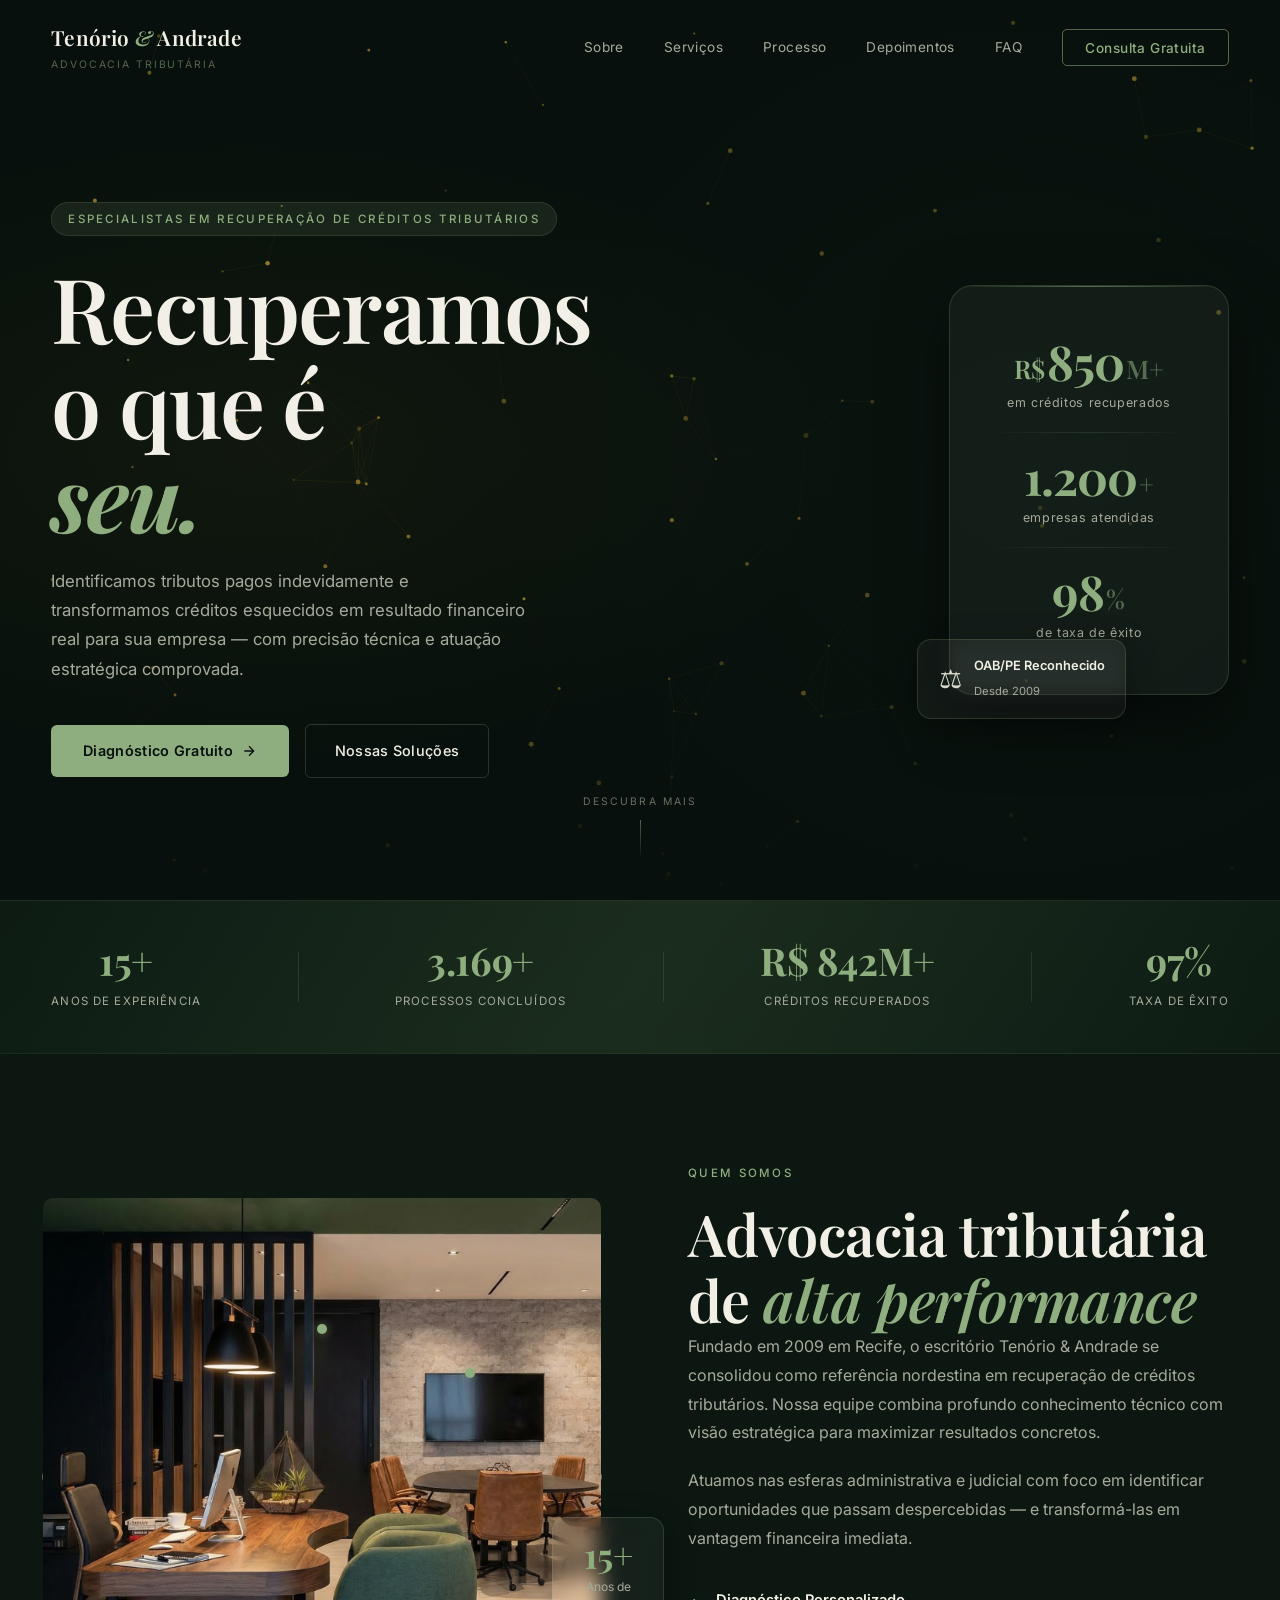
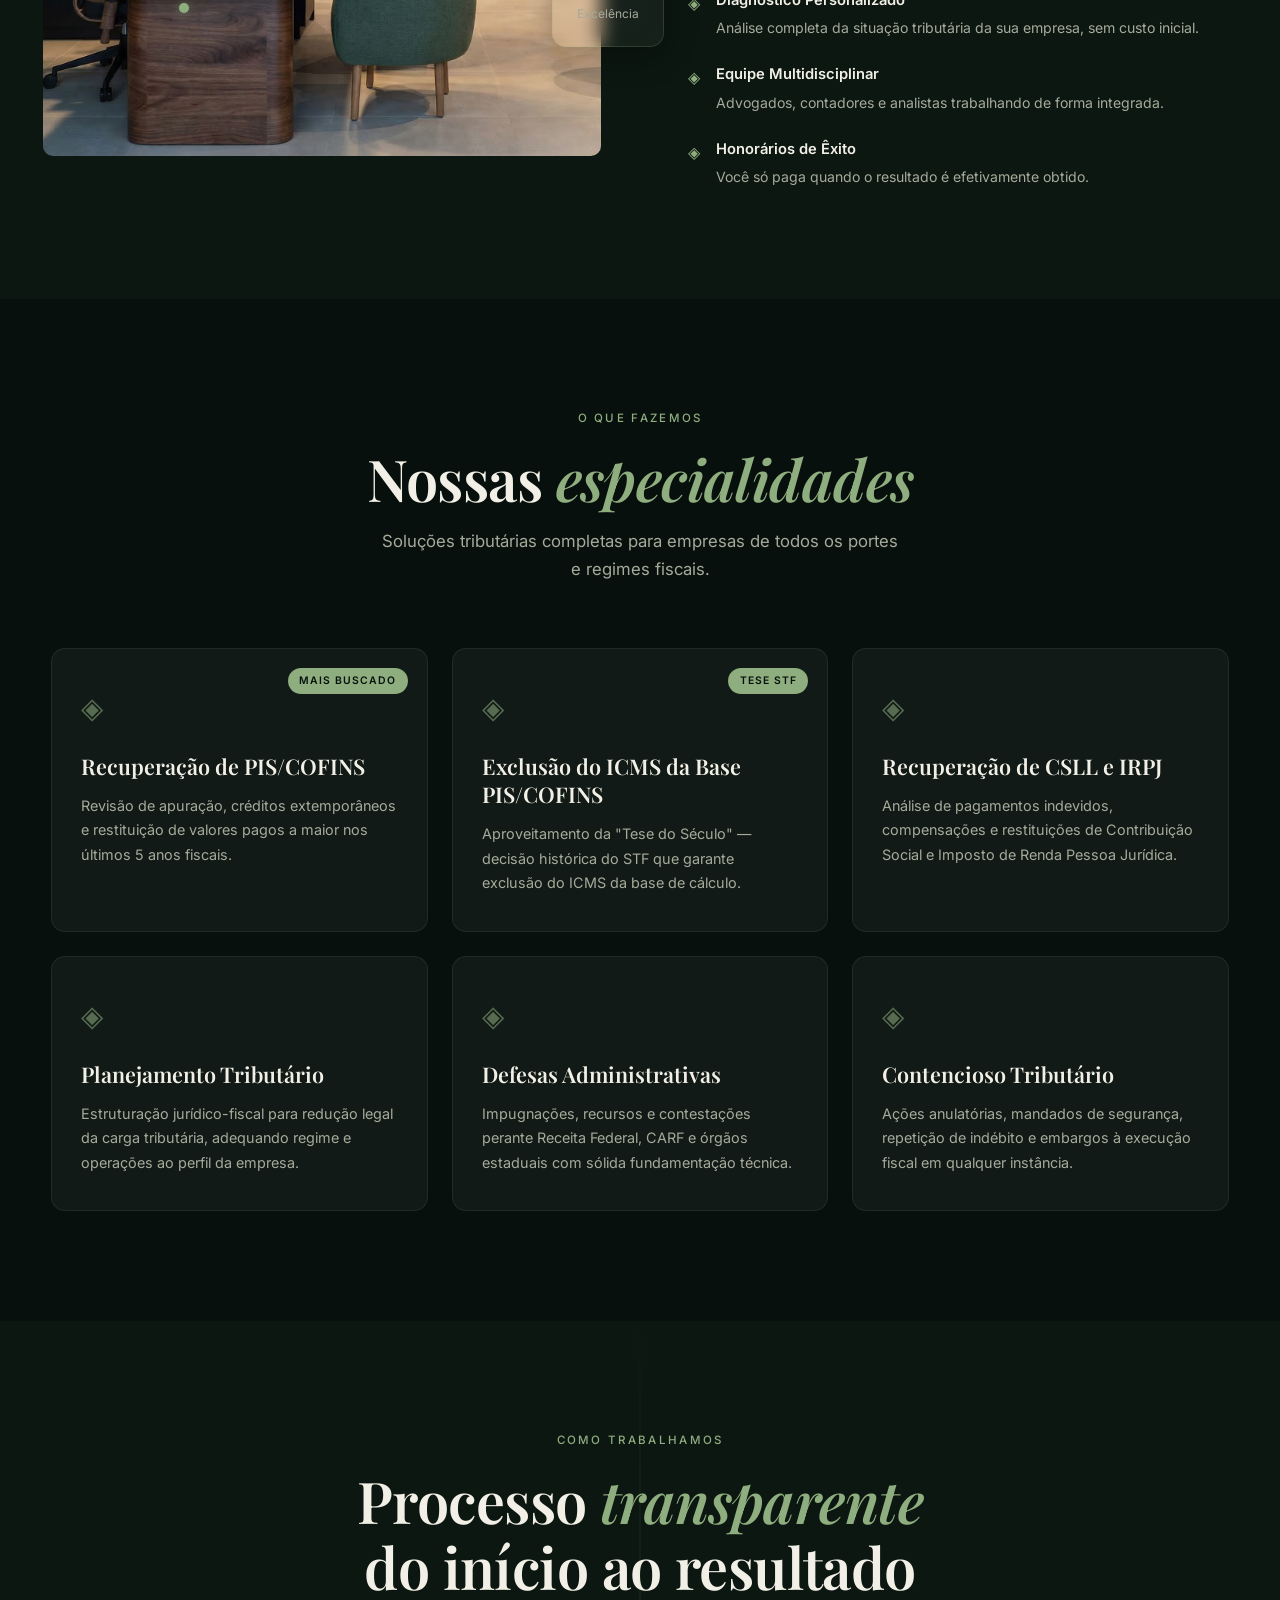
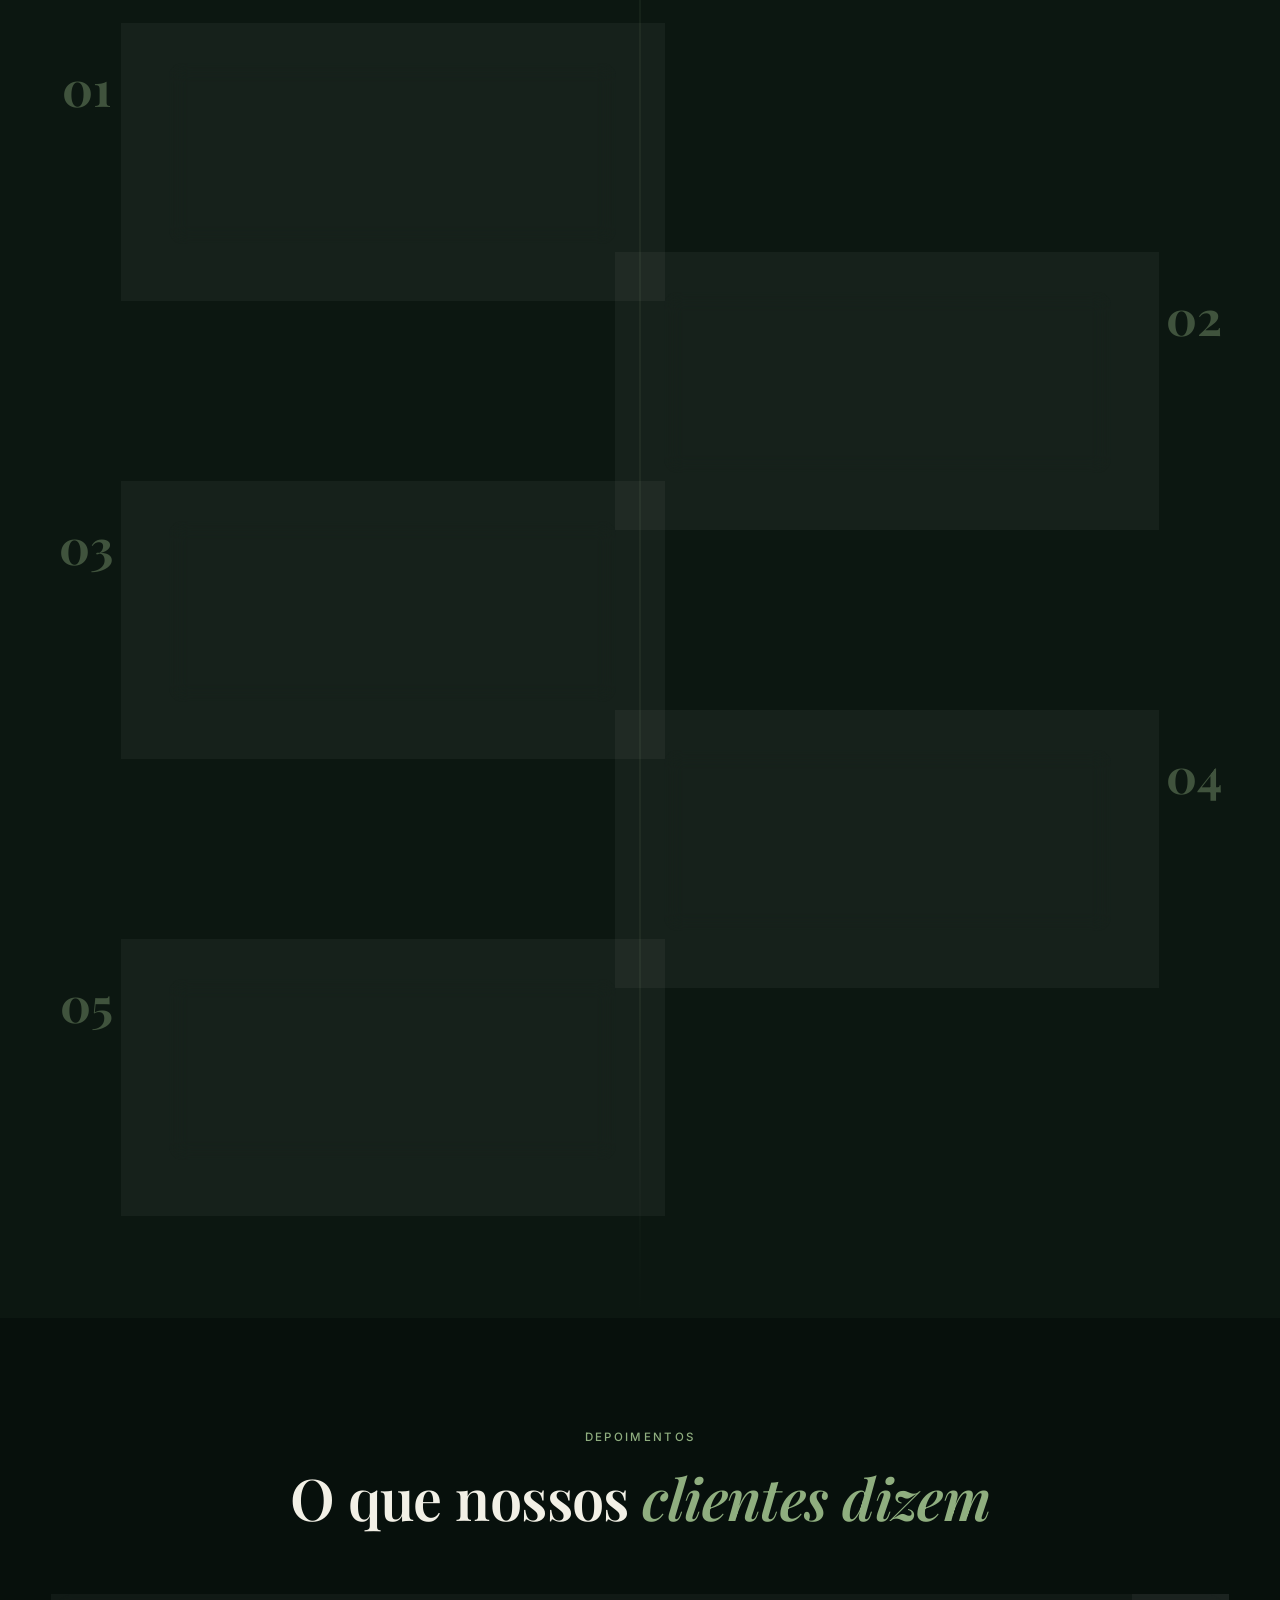
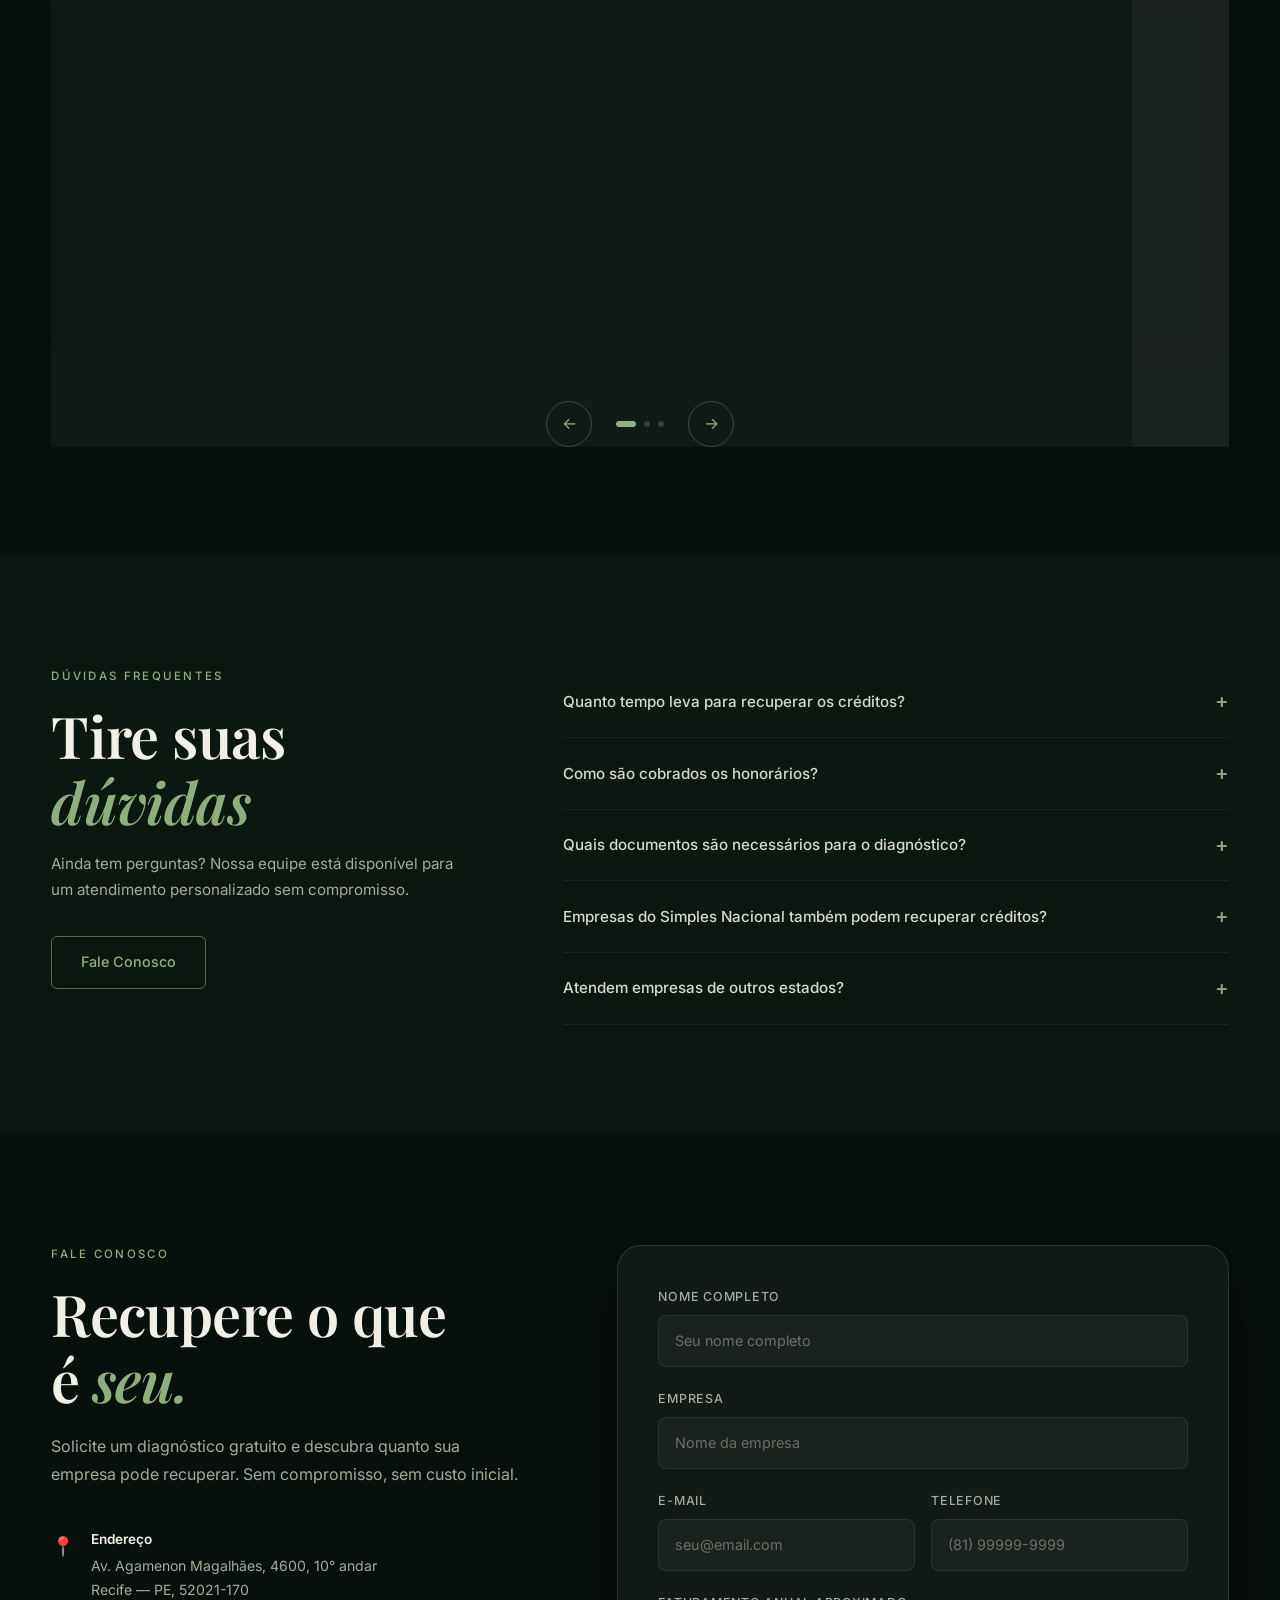
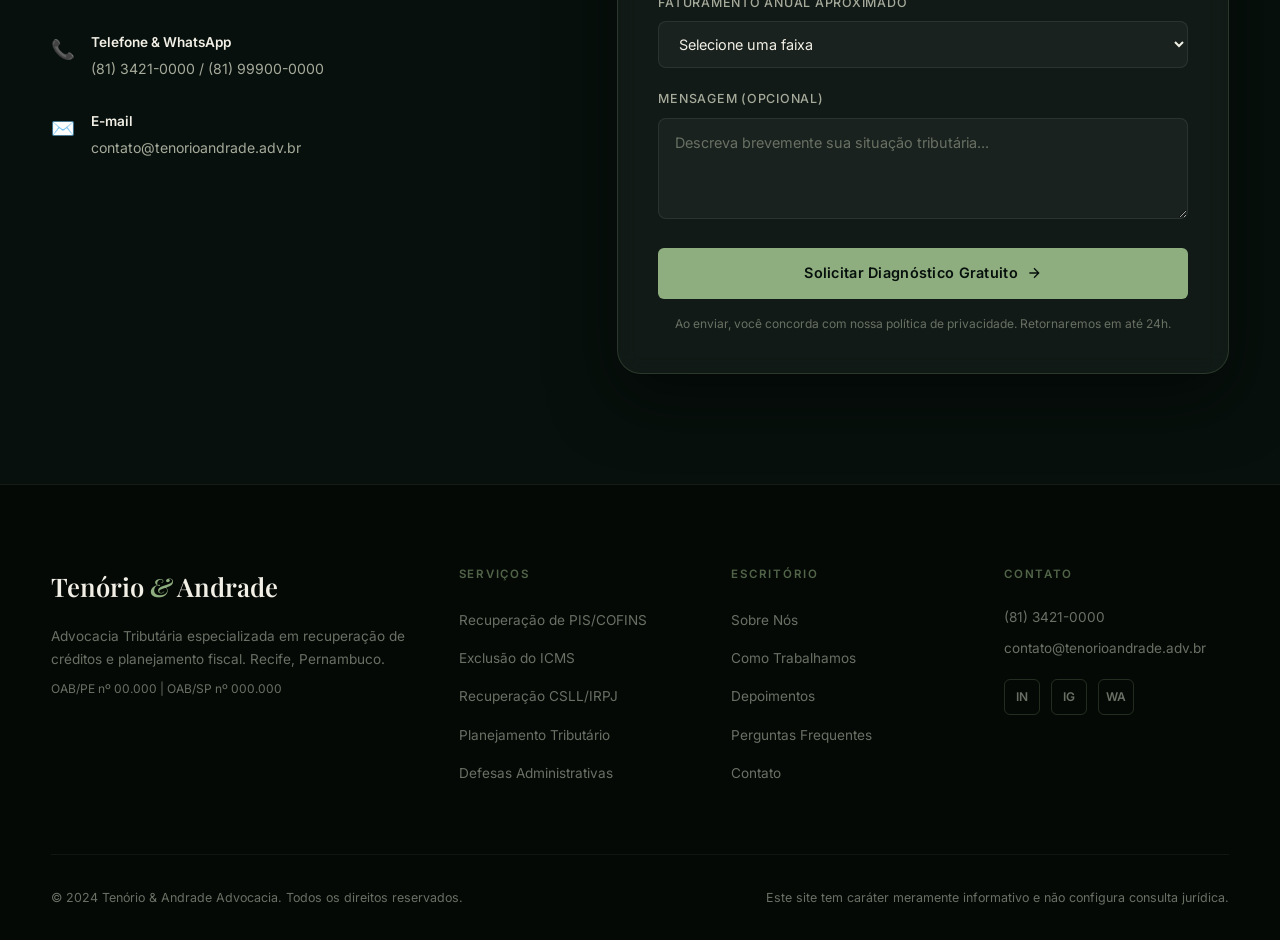
==== commit e9262de0: "fixed responsive" ====
--- a/tributario/tributario.html
+++ b/tributario/tributario.html
@@ -138,7 +138,7 @@
                         <div class="art-ring ring-2"></div>
                         <div class="art-ring ring-3"></div>
                         <div class="art-center">
-                            <span>TA</span>
+                            <img src="room.jpg" alt="" srcset="">
                         </div>
                         <div class="art-dot dot-1"></div>
                         <div class="art-dot dot-2"></div>
--- a/tributario/tributario.css
+++ b/tributario/tributario.css
@@ -184,7 +184,7 @@
 /* ======== 6. GLASS ======== */
 .glass {
     background: var(--glass-bg);
-    backdrop-filter: blur(14px);
+    backdrop-filter: blur(10px);
     -webkit-backdrop-filter: blur(14px);
     border: 1px solid var(--glass-bd);
 }
@@ -554,7 +554,7 @@
     position: absolute;
     top: 50%; left: 50%;
     transform: translate(-50%, -50%);
-    width: 90px; height: 90px;
+    width: 560px; height: 90px;
     background: linear-gradient(135deg, rgba(143,174,127,0.16), rgba(201,164,53,0.05));
     border: 1px solid var(--gold-dim);
     border-radius: 50%;
@@ -568,6 +568,9 @@
     font-weight: 600;
     color: var(--gold);
     letter-spacing: 0.05em;
+}
+.art-center img{
+    border-radius: 10px;
 }
 .art-dot {
     position: absolute;
@@ -582,7 +585,7 @@
 
 .about-badge {
     position: absolute;
-    bottom: 0; right: -1rem;
+    bottom: 0; right: -4.5rem;
     padding: 1.2rem 1.5rem;
     border-radius: var(--radius);
     text-align: center;
@@ -1088,9 +1091,9 @@
     .nav-links a { font-size: 1rem; color: var(--text); }
     .hamburger { display: flex; z-index: 1001; position: relative; }
     .hero-content { flex-direction: column; padding-top: 7rem; text-align: center; }
-    .hero-visual { width: 100%; display: flex; justify-content: center; }
     .hero-card { min-width: 260px; }
-    .hero-badge { left: 0; }
+    .hero-scroll { display:none; }
+    .hero-badge { left: 0; margin-bottom: 10px;}
     .hero-actions { justify-content: center; }
     .hero-desc { margin: 0 auto 2.5rem; }
     .statsbar-inner { flex-wrap: wrap; gap: 1.5rem; justify-content: center; }
@@ -1101,6 +1104,29 @@
     .tcard { padding: 2rem 1.5rem; }
     .cform-row { grid-template-columns: 1fr; }
     .tl-item, .tl-item.tl-right { flex-direction: column; gap: 1rem; width: 100%; }
+    .ring-1 {display: none;}
+    .art-center{
+        width: 300px;
+        height: 400px;
+        margin-bottom: 10px;
+    }
+
+    .art-center img{
+        height: 400px;
+    }
+
+    .reveal-up.visible, .reveal-left.visible, .reveal-right.visible {
+    opacity: 1;
+    transform: none;
+    margin-top: 25px;
+    }
+
+    .about-badge{
+        left: 1px;
+        right: 250px;
+        padding: 10px 10px;
+        width: 30px;
+    }
 }
 
 @media (max-width: 480px) {
